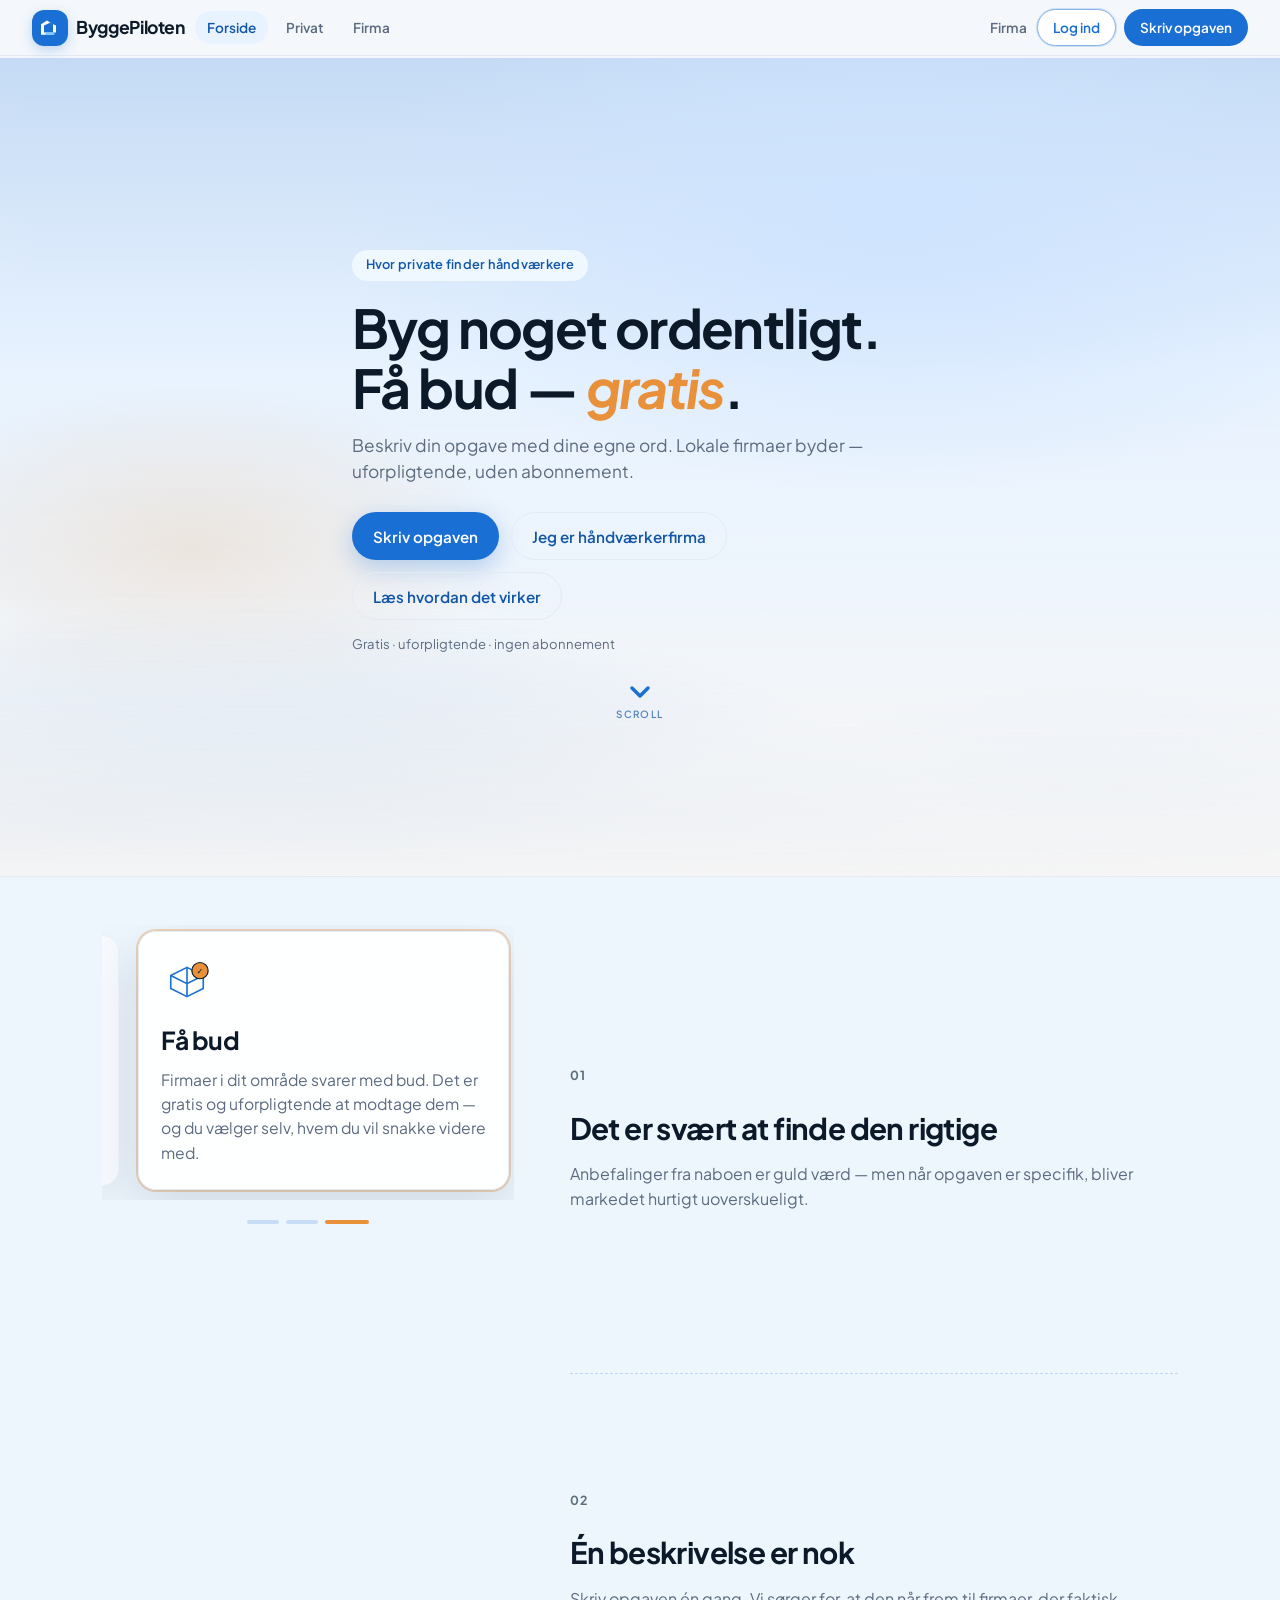
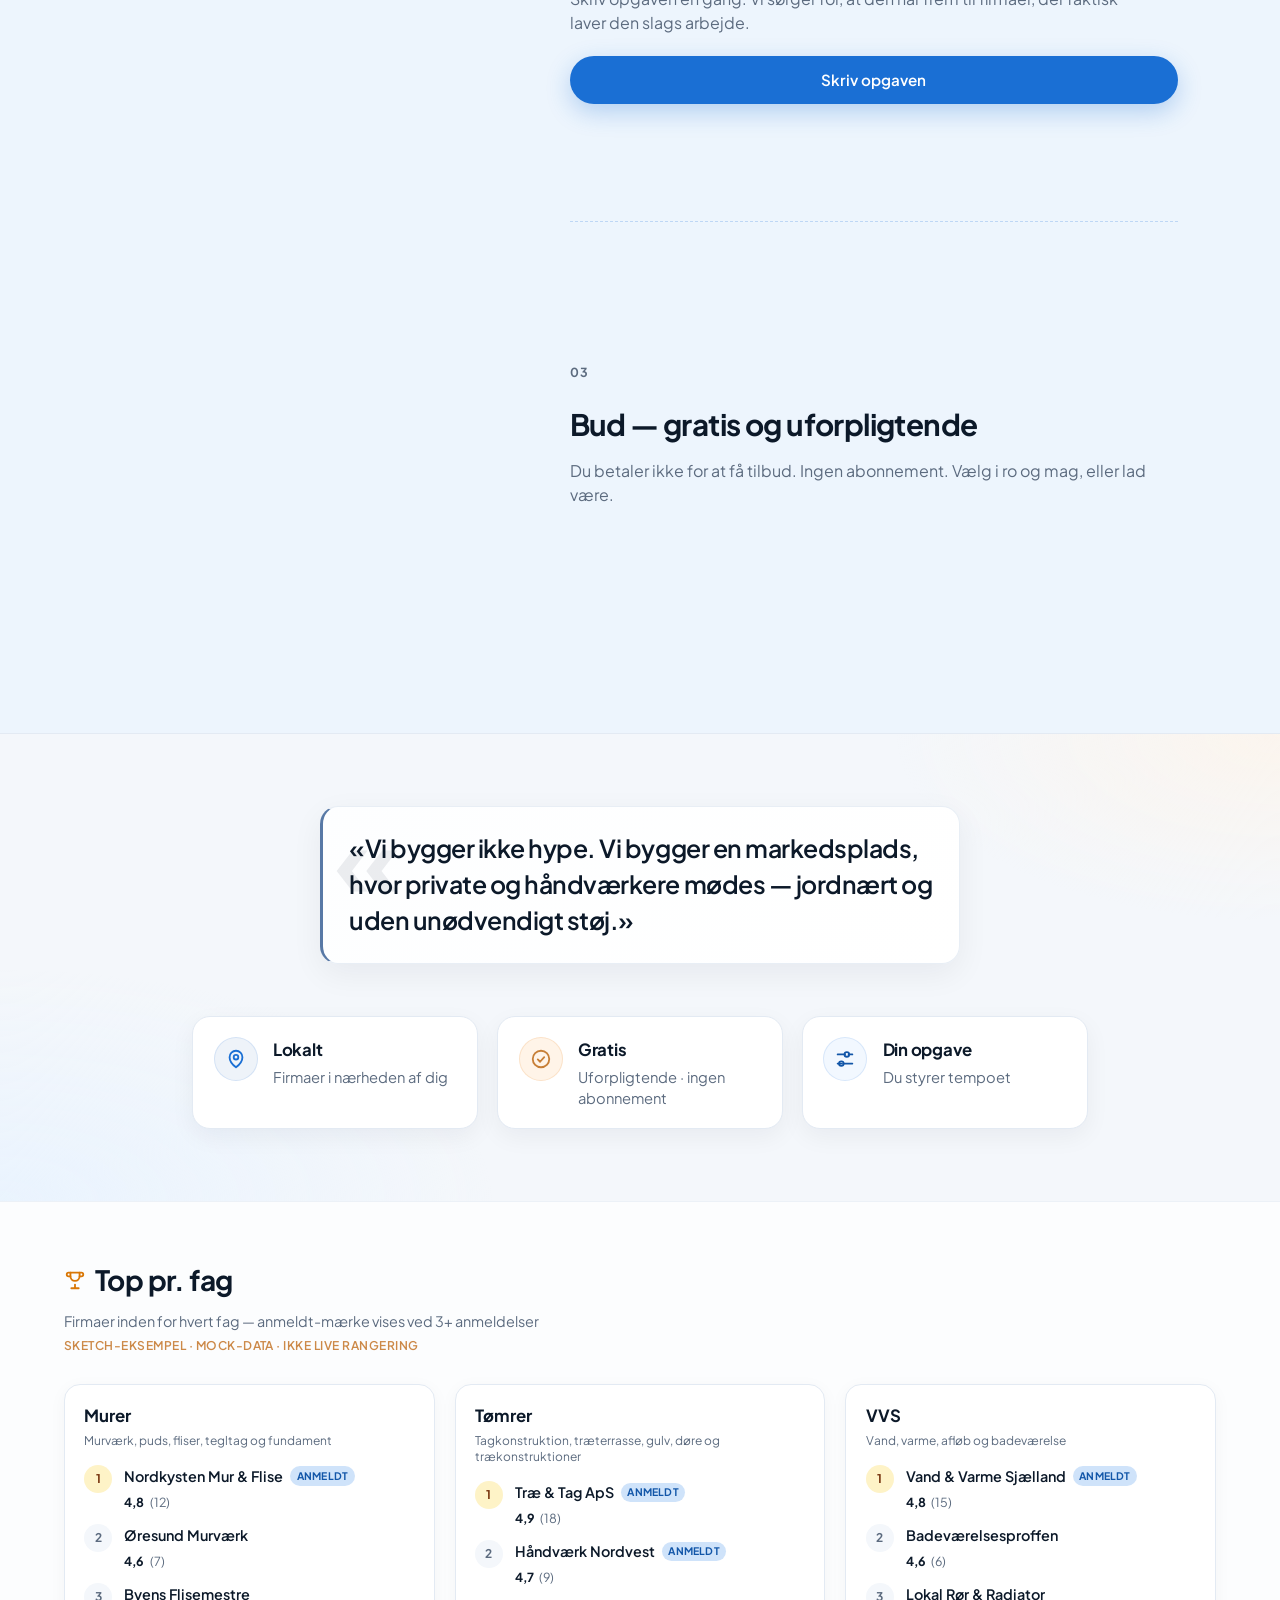
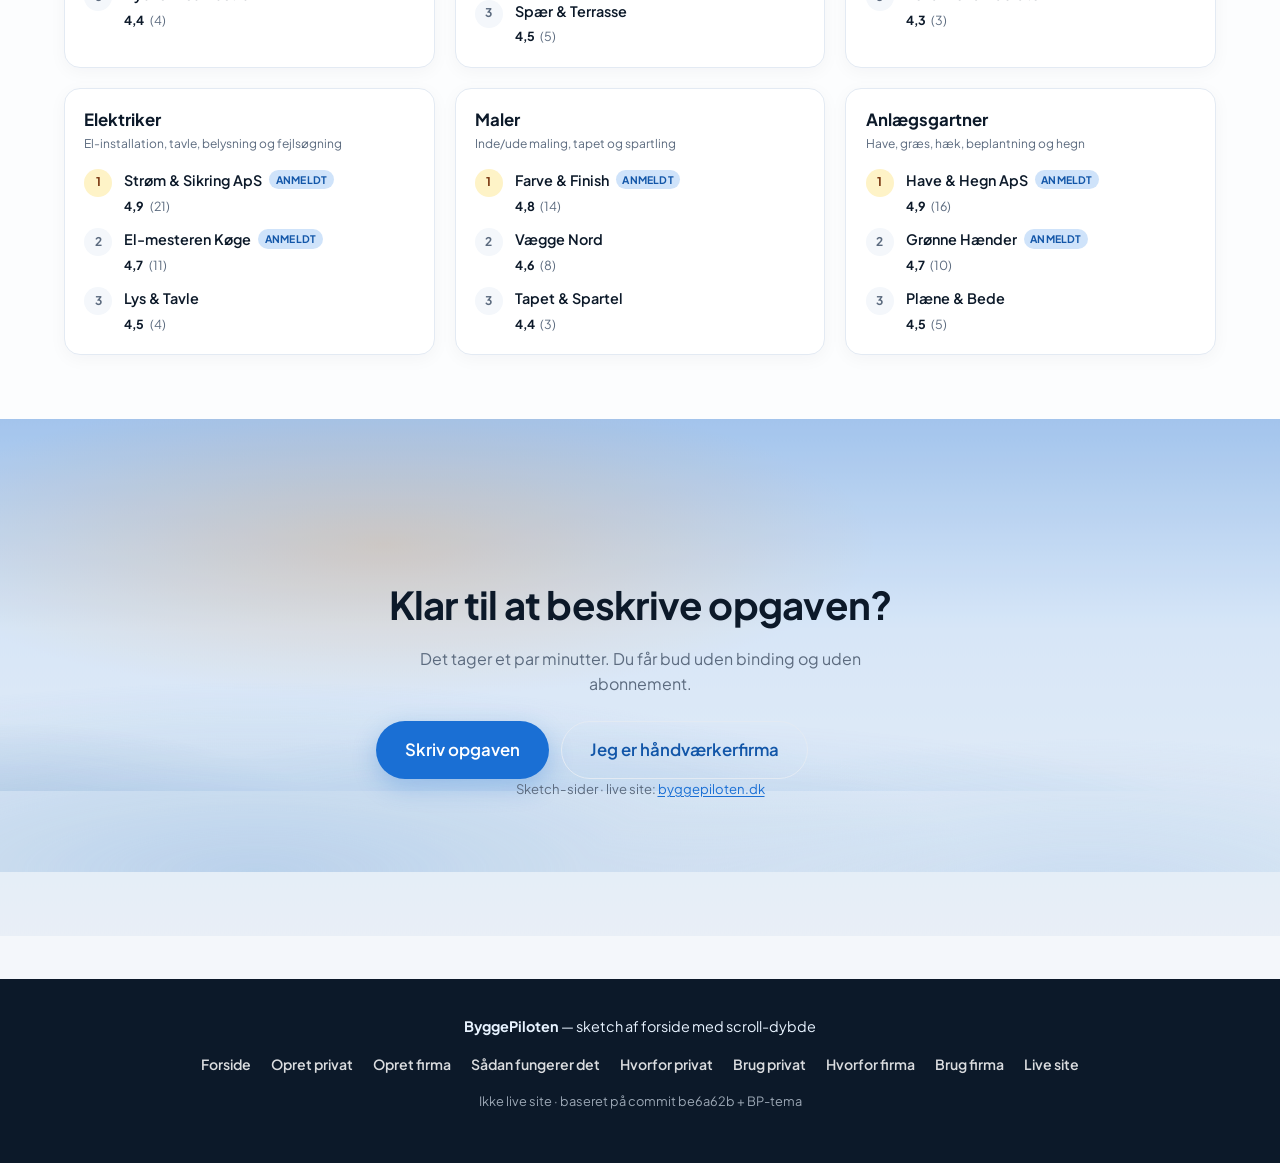
==== index.html @ 05ac995f "Move scroll cue into hero so it stays above the fold on mobile." ====
<!DOCTYPE html>
<html lang="da">
<head>
  <meta charset="UTF-8" />
  <meta name="viewport" content="width=device-width, initial-scale=1" />
  <meta name="robots" content="noindex, nofollow" />
  <title>SKETCH — ByggePiloten forside</title>
  <link rel="preconnect" href="https://fonts.googleapis.com" />
  <link rel="preconnect" href="https://fonts.gstatic.com" crossorigin />
  <link href="https://fonts.googleapis.com/css2?family=Plus+Jakarta+Sans:ital,wght@0,400;0,500;0,600;0,700;1,400&display=swap" rel="stylesheet" />
  <link rel="stylesheet" href="styles.css" />
</head>
<body>
  <header class="site-header">
    <a class="logo" href="index.html" aria-label="ByggePiloten">
      <img class="logo-mark" src="icon-192.svg" width="36" height="36" alt="" />
      <span class="logo-text">Bygge<wbr>Piloten</span>
    </a>
    <nav class="site-nav" aria-label="Sketch-sider">
      <a class="nav-link is-active" href="index.html">Forside</a>
      <a class="nav-link" href="opret-privat.html">Privat</a>
      <a class="nav-link" href="opret-firma.html">Firma</a>
    </nav>
    <div class="header-actions">
      <a class="header-textlink" href="opret-firma.html">Firma</a>
      <a class="btn btn--login btn--sm" href="https://byggepiloten.dk/login">Log ind</a>
      <a class="btn btn--sm header-cta" href="opret-privat.html">Skriv opgaven</a>
    </div>
  </header>

  <main id="top">
    <!-- HERO with layered depth -->
    <section class="hero scene" data-scene="hero">
      <div class="parallax" aria-hidden="true">
        <div class="layer layer--sky" data-depth="0.05"></div>
        <div class="layer layer--haze" data-depth="0.12"></div>
        <div class="layer layer--hills-far" data-depth="0.22"></div>
        <div class="layer layer--hills-mid" data-depth="0.38"></div>
        <div class="layer layer--ground" data-depth="0.55"></div>
        <canvas class="fog-canvas" id="fog" width="800" height="450"></canvas>
      </div>
      <div class="hero__content">
        <p class="eyebrow">Hvor private finder håndværkere</p>
        <h1>Byg noget ordentligt.<br />Få bud — <em>gratis</em>.</h1>
        <p class="lede">
          Beskriv din opgave med dine egne ord. Lokale firmaer byder —
          uforpligtende, uden abonnement.
        </p>
        <div class="hero__ctas">
          <a class="btn btn--primary" href="opret-privat.html">Skriv opgaven</a>
          <a class="btn btn--ghost" href="opret-firma.html">Jeg er håndværkerfirma</a>
          <a class="btn btn--ghost" href="https://byggepiloten.dk/guide">Læs hvordan det virker</a>
        </div>
        <p class="micro">Gratis · uforpligtende · ingen abonnement</p>
        <a class="scroll-cue" href="#saadan-virker-det" data-scroll-to="#saadan-virker-det" aria-label="Scroll videre">
          <span class="scroll-cue__arrow" aria-hidden="true">
            <svg viewBox="0 0 24 24" fill="none" stroke="currentColor" stroke-width="2.6" stroke-linecap="round" stroke-linejoin="round"><path d="M6 9l6 6 6-6"/></svg>
          </span>
          <span class="scroll-cue__label">Scroll</span>
        </a>
      </div>
    </section>

    <!-- Sticky narrative: problem → skriv → få bud (horizontal snap carousel) -->
    <section class="story" id="saadan-virker-det" aria-label="Sådan virker det">
      <div class="story__sticky">
        <div class="story__visual" data-beat="0">
          <div class="card-stack" role="region" aria-label="Historie-kort — swipe sidelæns" tabindex="0">
            <article class="beat-card beat-card--problem is-active" data-for="0">
              <div class="beat-icon" aria-hidden="true">
                <svg viewBox="0 0 64 64" fill="none"><circle cx="32" cy="32" r="28" stroke="currentColor" stroke-width="2"/><path d="M22 38c3-6 8-10 10-10s7 4 10 10" stroke="currentColor" stroke-width="2.5" stroke-linecap="round"/><circle cx="24" cy="26" r="2.5" fill="currentColor"/><circle cx="40" cy="26" r="2.5" fill="currentColor"/></svg>
              </div>
              <h2>Problemet</h2>
              <p>Du skal have malet, lagt fliser eller skiftet et tag. Ringeture og uigennemskuelige tilbud tager tid — og tilliden følger ikke altid med.</p>
            </article>
            <article class="beat-card beat-card--skriv" data-for="1">
              <div class="beat-icon" aria-hidden="true">
                <svg viewBox="0 0 64 64" fill="none"><rect x="14" y="10" width="36" height="44" rx="4" stroke="currentColor" stroke-width="2"/><path d="M22 22h20M22 30h16M22 38h12" stroke="currentColor" stroke-width="2.5" stroke-linecap="round"/><path d="M40 44l6 2-2 6 8-10-6-2-6 4z" fill="currentColor" opacity=".85"/></svg>
              </div>
              <h2>Skriv opgaven</h2>
              <p>Fortæl hvad der skal laves — i det sprog du bruger derhjemme. Ingen skemaer, der føles som en ansøgning.</p>
            </article>
            <article class="beat-card beat-card--bud" data-for="2">
              <div class="beat-icon" aria-hidden="true">
                <svg viewBox="0 0 64 64" fill="none"><path d="M12 40V24l20-10 20 10v16l-20 10-20-10z" stroke="currentColor" stroke-width="2" stroke-linejoin="round"/><path d="M32 14v36M12 24l20 10 20-10" stroke="currentColor" stroke-width="2"/><circle cx="48" cy="18" r="10" fill="var(--bp-accent)" stroke="var(--bp-ink)" stroke-width="1.5"/><text x="48" y="22" text-anchor="middle" font-size="10" font-weight="700" fill="var(--bp-ink)">✓</text></svg>
              </div>
              <h2>Få bud</h2>
              <p>Firmaer i dit område svarer med bud. Det er gratis og uforpligtende at modtage dem — og du vælger selv, hvem du vil snakke videre med.</p>
            </article>
          </div>
          <div class="beat-progress" role="tablist" aria-label="Skift historie-kort">
            <button type="button" data-i="0" class="is-on" aria-label="Problemet" aria-current="true"></button>
            <button type="button" data-i="1" aria-label="Skriv opgaven"></button>
            <button type="button" data-i="2" aria-label="Få bud"></button>
          </div>
        </div>
      </div>
      <div class="story__rail">
        <div class="story__beat" data-beat="0">
          <p class="rail-label">01</p>
          <h3>Det er svært at finde den rigtige</h3>
          <p>Anbefalinger fra naboen er guld værd — men når opgaven er specifik, bliver markedet hurtigt uoverskueligt.</p>
        </div>
        <div class="story__beat" data-beat="1">
          <p class="rail-label">02</p>
          <h3>Én beskrivelse er nok</h3>
          <p>Skriv opgaven én gang. Vi sørger for, at den når frem til firmaer, der faktisk laver den slags arbejde.</p>
          <a class="btn btn--primary" href="opret-privat.html">Skriv opgaven</a>
        </div>
        <div class="story__beat" data-beat="2">
          <p class="rail-label">03</p>
          <h3>Bud — gratis og uforpligtende</h3>
          <p>Du betaler ikke for at få tilbud. Ingen abonnement. Vælg i ro og mag, eller lad være.</p>
        </div>
      </div>
    </section>

    <!-- Atmosphere strip -->
    <section class="atmosphere" id="atmosphere">
      <div class="atmosphere__inner">
        <blockquote class="atmosphere__quote">
          <span class="atmosphere__mark" aria-hidden="true">«</span>
          <p>«Vi bygger ikke hype. Vi bygger en markedsplads, hvor private og håndværkere mødes — jordnært og uden unødvendigt støj.»</p>
        </blockquote>
        <ul class="pillars">
          <li class="pillars__card">
            <span class="pillars__icon" aria-hidden="true">
              <svg viewBox="0 0 24 24" width="22" height="22" fill="none" stroke="currentColor" stroke-width="2" stroke-linecap="round" stroke-linejoin="round">
                <path d="M12 21s-7-5.2-7-11a7 7 0 1 1 14 0c0 5.8-7 11-7 11z"/>
                <circle cx="12" cy="10" r="2.5"/>
              </svg>
            </span>
            <div class="pillars__text">
              <strong>Lokalt</strong>
              <span>Firmaer i nærheden af dig</span>
            </div>
          </li>
          <li class="pillars__card">
            <span class="pillars__icon" aria-hidden="true">
              <svg viewBox="0 0 24 24" width="22" height="22" fill="none" stroke="currentColor" stroke-width="2" stroke-linecap="round" stroke-linejoin="round">
                <circle cx="12" cy="12" r="9"/>
                <path d="M8.5 12.5l2.5 2.5 4.5-5"/>
              </svg>
            </span>
            <div class="pillars__text">
              <strong>Gratis</strong>
              <span>Uforpligtende · ingen abonnement</span>
            </div>
          </li>
          <li class="pillars__card">
            <span class="pillars__icon" aria-hidden="true">
              <svg viewBox="0 0 24 24" width="22" height="22" fill="none" stroke="currentColor" stroke-width="2" stroke-linecap="round" stroke-linejoin="round">
                <path d="M4 7h8M16 7h4"/>
                <circle cx="14" cy="7" r="2.5"/>
                <path d="M4 17h4M10 17h10"/>
                <circle cx="8" cy="17" r="2.5"/>
              </svg>
            </span>
            <div class="pillars__text">
              <strong>Din opgave</strong>
              <span>Du styrer tempoet</span>
            </div>
          </li>
        </ul>
      </div>
    </section>

    <!-- Top pr. fag (sketch mock — TradeLeaderboards vibe) -->
    <section class="top-fag" aria-labelledby="top-fag-heading">
      <div class="top-fag__inner">
        <div class="top-fag__head">
          <svg class="top-fag__trophy" viewBox="0 0 24 24" width="22" height="22" fill="none" stroke="currentColor" stroke-width="2" stroke-linecap="round" stroke-linejoin="round" aria-hidden="true">
            <path d="M8 21h8M12 17v4M7 4h10v4a5 5 0 0 1-10 0V4z"/>
            <path d="M17 4h2a2 2 0 0 1 0 4h-2M7 4H5a2 2 0 0 0 0 4h2"/>
          </svg>
          <h2 id="top-fag-heading">Top pr. fag</h2>
        </div>
        <p class="top-fag__sub">Firmaer inden for hvert fag — anmeldt-mærke vises ved 3+ anmeldelser</p>
        <p class="top-fag__sketch-note">Sketch-eksempel · mock-data · ikke live rangering</p>

        <div class="top-fag__grid">
          <article class="trade-card">
            <h3>Murer</h3>
            <p class="trade-card__sub">Murværk, puds, fliser, tegltag og fundament</p>
            <ol class="trade-ranks">
              <li>
                <span class="rank rank--1">1</span>
                <div class="rank__body">
                  <a href="https://byggepiloten.dk" class="rank__name">Nordkysten Mur &amp; Flise</a>
                  <span class="anmeldt" title="3+ anmeldelser">Anmeldt</span>
                  <div class="rank__meta"><span class="score">4,8</span> <span>(12)</span></div>
                </div>
              </li>
              <li>
                <span class="rank">2</span>
                <div class="rank__body">
                  <a href="https://byggepiloten.dk" class="rank__name">Øresund Murværk</a>
                  <div class="rank__meta"><span class="score">4,6</span> <span>(7)</span></div>
                </div>
              </li>
              <li>
                <span class="rank">3</span>
                <div class="rank__body">
                  <a href="#" class="rank__name">Byens Flisemestre</a>
                  <div class="rank__meta"><span class="score">4,4</span> <span>(4)</span></div>
                </div>
              </li>
            </ol>
          </article>

          <article class="trade-card">
            <h3>Tømrer</h3>
            <p class="trade-card__sub">Tagkonstruktion, træterrasse, gulv, døre og trækonstruktioner</p>
            <ol class="trade-ranks">
              <li>
                <span class="rank rank--1">1</span>
                <div class="rank__body">
                  <a href="https://byggepiloten.dk" class="rank__name">Træ &amp; Tag ApS</a>
                  <span class="anmeldt" title="3+ anmeldelser">Anmeldt</span>
                  <div class="rank__meta"><span class="score">4,9</span> <span>(18)</span></div>
                </div>
              </li>
              <li>
                <span class="rank">2</span>
                <div class="rank__body">
                  <a href="#" class="rank__name">Håndværk Nordvest</a>
                  <span class="anmeldt" title="3+ anmeldelser">Anmeldt</span>
                  <div class="rank__meta"><span class="score">4,7</span> <span>(9)</span></div>
                </div>
              </li>
              <li>
                <span class="rank">3</span>
                <div class="rank__body">
                  <a href="#" class="rank__name">Spær &amp; Terrasse</a>
                  <div class="rank__meta"><span class="score">4,5</span> <span>(5)</span></div>
                </div>
              </li>
            </ol>
          </article>

          <article class="trade-card">
            <h3>VVS</h3>
            <p class="trade-card__sub">Vand, varme, afløb og badeværelse</p>
            <ol class="trade-ranks">
              <li>
                <span class="rank rank--1">1</span>
                <div class="rank__body">
                  <a href="https://byggepiloten.dk" class="rank__name">Vand &amp; Varme Sjælland</a>
                  <span class="anmeldt" title="3+ anmeldelser">Anmeldt</span>
                  <div class="rank__meta"><span class="score">4,8</span> <span>(15)</span></div>
                </div>
              </li>
              <li>
                <span class="rank">2</span>
                <div class="rank__body">
                  <a href="#" class="rank__name">Badeværelsesproffen</a>
                  <div class="rank__meta"><span class="score">4,6</span> <span>(6)</span></div>
                </div>
              </li>
              <li>
                <span class="rank">3</span>
                <div class="rank__body">
                  <a href="#" class="rank__name">Lokal Rør &amp; Radiator</a>
                  <div class="rank__meta"><span class="score">4,3</span> <span>(3)</span></div>
                </div>
              </li>
            </ol>
          </article>

          <article class="trade-card">
            <h3>Elektriker</h3>
            <p class="trade-card__sub">El-installation, tavle, belysning og fejlsøgning</p>
            <ol class="trade-ranks">
              <li>
                <span class="rank rank--1">1</span>
                <div class="rank__body">
                  <a href="https://byggepiloten.dk" class="rank__name">Strøm &amp; Sikring ApS</a>
                  <span class="anmeldt" title="3+ anmeldelser">Anmeldt</span>
                  <div class="rank__meta"><span class="score">4,9</span> <span>(21)</span></div>
                </div>
              </li>
              <li>
                <span class="rank">2</span>
                <div class="rank__body">
                  <a href="#" class="rank__name">El-mesteren Køge</a>
                  <span class="anmeldt" title="3+ anmeldelser">Anmeldt</span>
                  <div class="rank__meta"><span class="score">4,7</span> <span>(11)</span></div>
                </div>
              </li>
              <li>
                <span class="rank">3</span>
                <div class="rank__body">
                  <a href="#" class="rank__name">Lys &amp; Tavle</a>
                  <div class="rank__meta"><span class="score">4,5</span> <span>(4)</span></div>
                </div>
              </li>
            </ol>
          </article>

          <article class="trade-card">
            <h3>Maler</h3>
            <p class="trade-card__sub">Inde/ude maling, tapet og spartling</p>
            <ol class="trade-ranks">
              <li>
                <span class="rank rank--1">1</span>
                <div class="rank__body">
                  <a href="https://byggepiloten.dk" class="rank__name">Farve &amp; Finish</a>
                  <span class="anmeldt" title="3+ anmeldelser">Anmeldt</span>
                  <div class="rank__meta"><span class="score">4,8</span> <span>(14)</span></div>
                </div>
              </li>
              <li>
                <span class="rank">2</span>
                <div class="rank__body">
                  <a href="#" class="rank__name">Vægge Nord</a>
                  <div class="rank__meta"><span class="score">4,6</span> <span>(8)</span></div>
                </div>
              </li>
              <li>
                <span class="rank">3</span>
                <div class="rank__body">
                  <a href="#" class="rank__name">Tapet &amp; Spartel</a>
                  <div class="rank__meta"><span class="score">4,4</span> <span>(3)</span></div>
                </div>
              </li>
            </ol>
          </article>

          <article class="trade-card">
            <h3>Anlægsgartner</h3>
            <p class="trade-card__sub">Have, græs, hæk, beplantning og hegn</p>
            <ol class="trade-ranks">
              <li>
                <span class="rank rank--1">1</span>
                <div class="rank__body">
                  <a href="https://byggepiloten.dk" class="rank__name">Have &amp; Hegn ApS</a>
                  <span class="anmeldt" title="3+ anmeldelser">Anmeldt</span>
                  <div class="rank__meta"><span class="score">4,9</span> <span>(16)</span></div>
                </div>
              </li>
              <li>
                <span class="rank">2</span>
                <div class="rank__body">
                  <a href="#" class="rank__name">Grønne Hænder</a>
                  <span class="anmeldt" title="3+ anmeldelser">Anmeldt</span>
                  <div class="rank__meta"><span class="score">4,7</span> <span>(10)</span></div>
                </div>
              </li>
              <li>
                <span class="rank">3</span>
                <div class="rank__body">
                  <a href="#" class="rank__name">Plæne &amp; Bede</a>
                  <div class="rank__meta"><span class="score">4,5</span> <span>(5)</span></div>
                </div>
              </li>
            </ol>
          </article>
        </div>
      </div>
    </section>

    <!-- Soft depth CTA band -->
    <section class="cta-band scene" data-scene="cta">
      <div class="parallax parallax--short" aria-hidden="true">
        <div class="layer layer--sky layer--dusk" data-depth="0.08"></div>
        <div class="layer layer--hills-far" data-depth="0.2"></div>
        <div class="layer layer--hills-mid" data-depth="0.35"></div>
      </div>
      <div class="cta-band__content">
        <h2>Klar til at beskrive opgaven?</h2>
        <p>Det tager et par minutter. Du får bud uden binding og uden abonnement.</p>
        <div class="hero__ctas hero__ctas--center">
          <a class="btn btn--primary btn--lg" href="opret-privat.html">Skriv opgaven</a>
          <a class="btn btn--ghost btn--lg" href="opret-firma.html">Jeg er håndværkerfirma</a>
        </div>
        <p class="micro">Sketch-sider · live site: <a href="https://byggepiloten.dk">byggepiloten.dk</a></p>
      </div>
    </section>
  </main>

  <footer class="site-footer">
    <p><strong>ByggePiloten</strong> — sketch af forside med scroll-dybde</p>
    <nav class="footer-nav" aria-label="Sketch-navigation">
      <a href="index.html">Forside</a>
      <a href="opret-privat.html">Opret privat</a>
      <a href="opret-firma.html">Opret firma</a>
      <a href="https://byggepiloten.dk/guide">Sådan fungerer det</a>
      <a href="https://byggepiloten.dk/guide/privat">Hvorfor privat</a>
      <a href="https://byggepiloten.dk/guide/privat/brug">Brug privat</a>
      <a href="https://byggepiloten.dk/guide/firma">Hvorfor firma</a>
      <a href="https://byggepiloten.dk/guide/firma/brug">Brug firma</a>
      <a href="https://byggepiloten.dk">Live site</a>
    </nav>
    <p class="muted">Ikke live site · baseret på commit be6a62b + BP-tema</p>
  </footer>

  <script src="script.js"></script>
</body>
</html>
---- styles.css ----
/* ByggePiloten forside sketch — v1 structure (be6a62b) + BP theme tokens */
:root {
  --bp-bg: #f4f7fb;
  --bp-surface: #ffffff;
  --bp-ink: #0c1929;
  --bp-muted: #5c6b7f;
  --bp-border: #e3eaf3;
  --bp-sky: #e8f3ff;
  --bp-blue: #1a6fd4;
  --bp-blue-dark: #1256a8;
  --bp-blue-light: #3d8fe8;
  --bp-accent: #e8913a;
  --bp-accent-soft: #fff4e8;
  --bp-shadow: 0 18px 50px rgba(12, 25, 41, 0.12);
  --bp-radius: 18px;
  --font: "Plus Jakarta Sans", system-ui, -apple-system, sans-serif;
  --header-h: 3.5rem;
}

*,
*::before,
*::after {
  box-sizing: border-box;
}

html {
  scroll-behavior: smooth;
  max-width: 100%;
  overflow-x: hidden; /* fallback */
  overflow-x: clip;
}

body {
  margin: 0;
  font-family: var(--font);
  color: var(--bp-ink);
  background: var(--bp-bg);
  line-height: 1.55;
  max-width: 100%;
  overflow-x: hidden; /* fallback */
  overflow-x: clip;
  -webkit-font-smoothing: antialiased;
}

img { max-width: 100%; display: block; }
a { color: inherit; }

/* —— Header —— */
.site-header {
  position: sticky;
  top: 0;
  z-index: 90;
  display: flex;
  align-items: center;
  justify-content: space-between;
  gap: 0.65rem;
  min-height: var(--header-h);
  height: auto;
  padding: 0.55rem 1rem;
  max-width: 100%;
  background: color-mix(in srgb, var(--bp-bg) 88%, transparent);
  backdrop-filter: blur(12px);
  border-bottom: 1px solid var(--bp-border);
}

.logo {
  display: inline-flex;
  align-items: center;
  gap: 0.5rem;
  min-width: 0;
  flex: 1 1 auto;
  max-width: 100%;
  font-weight: 700;
  font-size: clamp(0.95rem, 4vw, 1.1rem);
  text-decoration: none;
  color: var(--bp-ink);
  letter-spacing: -0.02em;
}
.logo-mark {
  width: 2.25rem;   /* ~36px, matches BrandLogo md */
  height: 2.25rem;
  border-radius: 0.75rem; /* rounded-xl */
  flex-shrink: 0;
  display: block;
  object-fit: cover;
  box-shadow: 0 4px 12px rgba(26, 111, 212, 0.25);
}
.logo-text {
  font-weight: 700;
  letter-spacing: -0.02em;
  line-height: 1.15;
  /* Never ellipsize mid-word (avoids «ByggePi»). Wrap only at <wbr> if needed. */
  overflow: visible;
  hyphens: none;
  -webkit-hyphens: none;
}

.site-nav {
  display: none;
  gap: 0.35rem;
}
.nav-link {
  padding: 0.4rem 0.75rem;
  border-radius: 999px;
  font-size: 0.85rem;
  font-weight: 600;
  text-decoration: none;
  color: var(--bp-muted);
}
.nav-link:hover { color: var(--bp-ink); background: var(--bp-sky); }
.nav-link.is-active {
  color: var(--bp-blue-dark);
  background: var(--bp-sky);
}

.header-actions {
  display: flex;
  align-items: center;
  gap: 0.45rem;
  margin-left: auto;
  flex-shrink: 0;
}
/* Mobile: only «Log ind». Firma + primary CTA live in hero / desktop header. */
.header-textlink,
.header-cta,
.hide-sm {
  display: none;
}
.header-textlink {
  align-items: center;
  padding: 0.3rem 0.2rem;
  font-size: 0.85rem;
  font-weight: 600;
  color: var(--bp-muted);
  text-decoration: none;
  white-space: nowrap;
  border: 0;
  background: none;
}
.header-textlink:hover {
  color: var(--bp-ink);
}

/* —— Buttons —— */
.btn {
  display: inline-flex;
  align-items: center;
  justify-content: center;
  gap: 0.4rem;
  padding: 0.7rem 1.25rem;
  border-radius: 999px;
  font-weight: 600;
  font-size: 0.95rem;
  font-family: inherit;
  text-decoration: none;
  border: 1.5px solid transparent;
  cursor: pointer;
  transition: transform 0.2s ease, box-shadow 0.2s ease, background 0.2s ease, border-color 0.2s ease;
}
.btn--sm {
  padding: 0.45rem 0.95rem;
  font-size: 0.85rem;
  background: var(--bp-blue);
  color: #fff;
}
.btn--primary {
  background: var(--bp-blue);
  color: #fff;
  box-shadow: 0 8px 24px rgba(26, 111, 212, 0.28);
}
.btn--primary:hover,
.btn--sm:hover {
  background: var(--bp-blue-dark);
  transform: translateY(-1px);
}
/* Secondary login — surface bg, blue text, blue border/ring */
.btn--login {
  background: var(--bp-surface);
  color: var(--bp-blue);
  border-color: color-mix(in srgb, var(--bp-blue) 45%, var(--bp-border));
  box-shadow: 0 0 0 1px color-mix(in srgb, var(--bp-blue) 18%, transparent);
}
.btn--login:hover {
  background: var(--bp-sky);
  color: var(--bp-blue-dark);
  border-color: var(--bp-blue);
  box-shadow: 0 0 0 3px color-mix(in srgb, var(--bp-blue) 20%, transparent);
  transform: translateY(-1px);
}
.btn--ghost {
  background: transparent;
  color: var(--bp-blue-dark);
  border-color: var(--bp-border);
}
.btn--ghost:hover {
  background: var(--bp-sky);
  border-color: color-mix(in srgb, var(--bp-blue) 35%, var(--bp-border));
}
.btn--accent {
  background: var(--bp-accent);
  color: #fff;
  box-shadow: 0 8px 24px rgba(232, 145, 58, 0.28);
}
.btn--accent:hover {
  filter: brightness(0.95);
  transform: translateY(-1px);
}
.btn--lg {
  padding: 0.95rem 1.75rem;
  font-size: 1.05rem;
}

.micro {
  margin: 0.5rem 0 0;
  font-size: 0.78rem;
  color: var(--bp-muted);
}
.micro a {
  color: var(--bp-blue);
  text-decoration: underline;
  text-underline-offset: 2px;
}

.hero__ctas {
  display: flex;
  flex-direction: column;
  flex-wrap: wrap;
  gap: 0.5rem;
  align-items: stretch;
  justify-content: center;
}
.hero__ctas .btn {
  width: 100%;
}
.hero__ctas--center {
  justify-content: center;
}

/* —— Hero / scenes —— */
.scene,
.hero,
.cta-band {
  position: relative;
  isolation: isolate;
  max-width: 100%;
  overflow: hidden;
}

.scene {
  min-height: min(92vh, 820px);
  display: flex;
  align-items: center;
}

/* Mobile: pin hero content high so both CTAs clear the fold */
.hero {
  align-items: flex-start;
  min-height: auto;
}

.parallax {
  position: absolute;
  inset: 0;
  z-index: 0;
  max-width: 100%;
  overflow: hidden;
  pointer-events: none;
}
.parallax--short {
  opacity: 0.9;
}

.layer {
  position: absolute;
  inset: 0;
  max-width: 100%;
  overflow: hidden;
  will-change: transform;
  transform: translate3d(0, 0, 0);
}

.layer--sky {
  background:
    radial-gradient(ellipse 80% 60% at 70% 20%, #cfe4ff 0%, transparent 55%),
    radial-gradient(ellipse 50% 40% at 15% 60%, rgba(232, 145, 58, 0.18) 0%, transparent 50%),
    linear-gradient(180deg, #c5dbf5 0%, var(--bp-sky) 38%, var(--bp-bg) 100%);
}
.layer--dusk {
  background:
    radial-gradient(ellipse 70% 50% at 30% 30%, rgba(232, 145, 58, 0.28) 0%, transparent 55%),
    linear-gradient(180deg, #8eb6e8 0%, #d4e4f7 45%, #e8eef6 100%);
}
.layer--haze {
  background: linear-gradient(180deg, transparent 40%, rgba(244, 247, 251, 0.55) 100%);
}
.layer--hills-far {
  background:
    radial-gradient(ellipse 90% 55% at 20% 100%, #7aa8d9 0%, transparent 62%),
    radial-gradient(ellipse 70% 50% at 85% 105%, #9bc0e8 0%, transparent 58%);
  opacity: 0.45;
}
.layer--hills-mid {
  background:
    radial-gradient(ellipse 100% 60% at 50% 120%, var(--bp-blue) 0%, transparent 55%),
    radial-gradient(ellipse 55% 45% at 0% 110%, var(--bp-blue-dark) 0%, transparent 50%);
  opacity: 0.22;
}
.layer--ground {
  background:
    linear-gradient(180deg, transparent 62%, color-mix(in srgb, var(--bp-bg) 70%, var(--bp-accent-soft)) 100%);
}

.fog-canvas {
  position: absolute;
  inset: 0;
  width: 100%;
  height: 100%;
  opacity: 0.45;
  mix-blend-mode: soft-light;
}

.hero__content {
  position: relative;
  z-index: 2;
  display: flex;
  flex-direction: column;
  align-items: center;
  width: min(640px, 100%);
  padding: 1.5rem 1.25rem 1.15rem;
  margin-inline: auto;
  text-align: center;
}
.hero__content .hero__ctas {
  align-self: stretch;
  width: 100%;
}
.hero__content .micro {
  margin-bottom: 0;
}
.hero__content .scroll-cue {
  align-self: center;
}

.eyebrow {
  display: inline-block;
  margin: 0 0 0.5rem;
  padding: 0.28rem 0.75rem;
  border-radius: 999px;
  background: color-mix(in srgb, var(--bp-sky) 70%, white);
  color: var(--bp-blue-dark);
  font-size: 0.75rem;
  font-weight: 600;
  letter-spacing: 0.02em;
}
.eyebrow--plain {
  background: transparent;
  padding: 0;
  color: var(--bp-blue);
}

.hero h1 {
  margin: 0 0 0.55rem;
  font-weight: 700;
  font-size: clamp(1.85rem, 6.5vw, 3.35rem);
  line-height: 1.1;
  letter-spacing: -0.03em;
  color: var(--bp-ink);
}
.hero h1 em {
  font-style: italic;
  color: var(--bp-accent);
  font-weight: 700;
}

.lede {
  margin: 0 auto 1.05rem;
  max-width: 34rem;
  font-size: 0.98rem;
  line-height: 1.45;
  color: var(--bp-muted);
}

/* Scroll cue — hero element, centered under .micro; compact on mobile for above-the-fold */
.scroll-cue {
  position: relative;
  z-index: 3;
  display: inline-flex;
  flex-direction: column;
  align-items: center;
  justify-content: center;
  gap: 0.1rem;
  margin: 0.65rem auto 0;
  padding: 0.25rem 0.65rem 0.1rem;
  border: 0;
  background: transparent;
  font: inherit;
  color: var(--bp-blue);
  opacity: 1;
  cursor: pointer;
  text-decoration: none;
  animation: cue-bounce 2.4s ease-in-out infinite;
}
.scroll-cue:hover,
.scroll-cue:focus-visible {
  opacity: 1;
  outline: none;
  color: var(--bp-blue-dark);
}
.scroll-cue:focus-visible {
  box-shadow: 0 0 0 3px color-mix(in srgb, var(--bp-blue) 22%, transparent);
  border-radius: 999px;
}
.scroll-cue__arrow {
  display: block;
  width: 1.5rem;
  height: 1.5rem;
  color: var(--bp-blue);
  flex-shrink: 0;
}
.scroll-cue__arrow svg {
  display: block;
  width: 100%;
  height: 100%;
}
.scroll-cue__label {
  font-size: 0.58rem;
  font-weight: 600;
  letter-spacing: 0.14em;
  text-transform: uppercase;
  color: var(--bp-blue-dark);
  opacity: 0.7;
  line-height: 1;
}
@keyframes cue-bounce {
  0%, 100% { transform: translateY(0); }
  50% { transform: translateY(5px); }
}

/* —— Sticky story —— */
.story {
  display: grid;
  grid-template-columns: 1fr;
  gap: 0;
  max-width: 100%;
  overflow-x: clip;
  background: color-mix(in srgb, var(--bp-sky) 55%, var(--bp-bg));
  border-block: 1px solid var(--bp-border);
}

.story__sticky {
  position: relative;
  padding: 2rem 1.25rem 1rem;
  max-width: 100%;
  min-width: 0;
}

.story__visual {
  /* Mobile: not sticky — rail is compact; sticky left for desktop */
  position: relative;
  top: auto;
  min-height: 0;
  max-width: 100%;
  min-width: 0;
}

.card-stack {
  display: flex;
  gap: 0.85rem;
  align-items: stretch;
  width: 100%;
  max-width: 100%;
  min-width: 0;
  overflow-x: auto;
  overflow-y: hidden;
  scroll-snap-type: x mandatory;
  scroll-behavior: smooth;
  -webkit-overflow-scrolling: touch;
  overscroll-behavior-x: contain;
  touch-action: pan-x pan-y;
  padding: 0.35rem 0.15rem 0.65rem;
  margin-inline: 0;
  min-height: 0;
  scrollbar-width: none;
}
.card-stack::-webkit-scrollbar {
  display: none;
}

.beat-card {
  position: relative;
  flex: 0 0 min(88%, 22rem);
  width: min(88%, 22rem);
  scroll-snap-align: center;
  scroll-snap-stop: always;
  padding: 1.5rem 1.35rem;
  border-radius: var(--bp-radius);
  background: color-mix(in srgb, var(--bp-surface) 94%, transparent);
  box-shadow: var(--bp-shadow);
  border: 1px solid var(--bp-border);
  opacity: 0.55;
  transform: scale(0.97);
  transition: opacity 0.35s ease, transform 0.35s ease, box-shadow 0.35s ease;
  pointer-events: auto;
}
.beat-card.is-active {
  opacity: 1;
  transform: scale(1);
  box-shadow: var(--bp-shadow), 0 0 0 2px color-mix(in srgb, var(--bp-accent) 35%, transparent);
}

.beat-icon {
  width: 3.25rem;
  height: 3.25rem;
  margin-bottom: 0.85rem;
  color: var(--bp-blue);
}
.beat-icon svg { width: 100%; height: 100%; }

.beat-card h2 {
  margin: 0 0 0.5rem;
  font-size: 1.55rem;
  font-weight: 700;
  letter-spacing: -0.02em;
  color: var(--bp-ink);
}
.beat-card p {
  margin: 0;
  color: var(--bp-muted);
  font-size: 0.98rem;
}

.beat-progress {
  display: flex;
  gap: 0.45rem;
  justify-content: center;
  margin-top: 1.25rem;
}
.beat-progress button {
  width: 2rem;
  height: 4px;
  padding: 0;
  border: 0;
  border-radius: 99px;
  background: color-mix(in srgb, var(--bp-blue) 18%, transparent);
  transition: background 0.3s ease, width 0.3s ease;
  cursor: pointer;
  appearance: none;
}
.beat-progress button.is-on {
  width: 2.75rem;
  background: var(--bp-accent);
}
.beat-progress button:focus-visible {
  outline: 2px solid var(--bp-blue);
  outline-offset: 3px;
}


.story__rail {
  padding: 0.5rem 1.25rem 3rem;
}

.story__beat {
  /* Mobile: compact — no giant 55vh voids between 01/02/03 */
  min-height: 0;
  display: flex;
  flex-direction: column;
  justify-content: center;
  padding: 1.35rem 0 1.5rem;
  border-top: 1px dashed color-mix(in srgb, var(--bp-blue) 22%, transparent);
}
.story__beat:first-child { border-top: 0; }

.rail-label {
  margin: 0 0 0.5rem;
  font-size: 0.78rem;
  font-weight: 700;
  letter-spacing: 0.14em;
  color: var(--bp-accent);
}

.story__beat h3 {
  margin: 0 0 0.65rem;
  font-size: clamp(1.4rem, 3.5vw, 1.85rem);
  font-weight: 700;
  letter-spacing: -0.02em;
  color: var(--bp-ink);
}
.story__beat p {
  margin: 0 0 1.25rem;
  max-width: 36rem;
  color: var(--bp-muted);
}

/* —— Atmosphere —— */
.atmosphere {
  padding: 4.5rem 1.25rem;
  background:
    radial-gradient(ellipse 70% 90% at 0% 100%, color-mix(in srgb, var(--bp-sky) 85%, transparent), transparent 55%),
    radial-gradient(ellipse 60% 80% at 100% 0%, color-mix(in srgb, var(--bp-accent-soft) 70%, transparent), transparent 50%),
    var(--bp-bg);
}
.atmosphere__inner {
  max-width: 56rem;
  margin: 0 auto;
  min-width: 0;
}
.atmosphere__quote {
  position: relative;
  margin: 0 auto 3.25rem;
  max-width: 40rem;
  padding: 1.5rem 1.5rem 1.5rem 1.65rem;
  border: 1px solid color-mix(in srgb, var(--bp-border) 80%, transparent);
  border-radius: var(--bp-radius);
  background:
    linear-gradient(135deg, color-mix(in srgb, var(--bp-surface) 92%, var(--bp-sky)), var(--bp-surface));
  box-shadow: 0 10px 32px rgba(12, 25, 41, 0.06);
  border-left: 3px solid color-mix(in srgb, var(--bp-blue) 70%, var(--bp-accent));
  overflow: hidden;
}
.atmosphere__mark {
  position: absolute;
  top: -0.15rem;
  left: 0.55rem;
  font-size: clamp(4.5rem, 12vw, 6.5rem);
  font-weight: 700;
  line-height: 1;
  letter-spacing: -0.04em;
  color: color-mix(in srgb, var(--bp-blue) 55%, var(--bp-accent));
  opacity: 0.14;
  pointer-events: none;
  user-select: none;
}
.atmosphere__quote p {
  position: relative;
  z-index: 1;
  margin: 0;
  font-size: clamp(1.2rem, 2.8vw, 1.55rem);
  font-weight: 600;
  line-height: 1.45;
  letter-spacing: -0.02em;
  color: var(--bp-ink);
}

.pillars {
  list-style: none;
  margin: 0;
  padding: 0;
  display: grid;
  gap: 1rem;
  min-width: 0;
}
.pillars__card {
  display: flex;
  align-items: flex-start;
  gap: 0.95rem;
  min-width: 0;
  padding: 1.25rem 1.3rem;
  border-radius: var(--bp-radius);
  background: var(--bp-surface);
  border: 1px solid var(--bp-border);
  box-shadow: 0 8px 24px rgba(12, 25, 41, 0.05);
  transition: transform 0.2s ease, box-shadow 0.2s ease, border-color 0.2s ease;
}
.pillars__icon {
  flex: 0 0 auto;
  display: inline-flex;
  align-items: center;
  justify-content: center;
  width: 2.75rem;
  height: 2.75rem;
  border-radius: 999px;
  background: color-mix(in srgb, var(--bp-sky) 75%, var(--bp-accent-soft));
  color: var(--bp-blue);
  box-shadow: inset 0 0 0 1px color-mix(in srgb, var(--bp-blue) 12%, transparent);
}
.pillars__card:nth-child(2) .pillars__icon {
  background: var(--bp-accent-soft);
  color: color-mix(in srgb, var(--bp-accent) 85%, var(--bp-ink));
  box-shadow: inset 0 0 0 1px color-mix(in srgb, var(--bp-accent) 18%, transparent);
}
.pillars__card:nth-child(3) .pillars__icon {
  background: color-mix(in srgb, var(--bp-sky) 55%, var(--bp-surface));
  color: var(--bp-blue-dark);
}
.pillars__text {
  display: flex;
  flex-direction: column;
  gap: 0.25rem;
  min-width: 0;
}
.pillars__text strong {
  font-size: 1.05rem;
  font-weight: 700;
  letter-spacing: -0.015em;
  color: var(--bp-ink);
}
.pillars__text span {
  font-size: 0.92rem;
  line-height: 1.4;
  color: var(--bp-muted);
}

@media (hover: hover) and (pointer: fine) {
  .pillars__card:hover {
    transform: translateY(-3px);
    border-color: color-mix(in srgb, var(--bp-blue) 28%, var(--bp-border));
    box-shadow: 0 14px 34px rgba(12, 25, 41, 0.1);
  }
}


/* —— Top pr. fag (TradeLeaderboards vibe, sketch mock) —— */
.top-fag {
  padding: 3.5rem 1.25rem 4rem;
  background: color-mix(in srgb, var(--bp-surface) 70%, var(--bp-bg));
  border-top: 1px solid color-mix(in srgb, var(--bp-border) 60%, transparent);
}
.top-fag__inner {
  max-width: 72rem;
  margin: 0 auto;
}
.top-fag__head {
  display: flex;
  align-items: center;
  gap: 0.55rem;
}
.top-fag__trophy {
  color: #d97706; /* amber-600 */
  flex-shrink: 0;
}
.top-fag h2 {
  margin: 0;
  font-size: clamp(1.45rem, 3.5vw, 1.75rem);
  font-weight: 700;
  letter-spacing: -0.02em;
  color: var(--bp-ink);
}
.top-fag__sub {
  margin: 0.5rem 0 0;
  font-size: 0.9rem;
  color: var(--bp-muted);
}
.top-fag__sketch-note {
  margin: 0.35rem 0 0;
  font-size: 0.75rem;
  font-weight: 600;
  letter-spacing: 0.04em;
  text-transform: uppercase;
  color: color-mix(in srgb, var(--bp-accent) 80%, var(--bp-muted));
}
.top-fag__grid {
  margin-top: 1.75rem;
  display: grid;
  gap: 1.25rem;
  grid-template-columns: 1fr;
}
.trade-card {
  border-radius: 1rem;
  border: 1px solid var(--bp-border);
  background: var(--bp-surface);
  padding: 1.15rem 1.2rem 1.25rem;
  box-shadow: 0 4px 18px rgba(12, 25, 41, 0.04);
}
.trade-card h3 {
  margin: 0;
  font-size: 1.05rem;
  font-weight: 700;
  color: var(--bp-ink);
}
.trade-card__sub {
  margin: 0.2rem 0 0;
  font-size: 0.75rem;
  color: var(--bp-muted);
  line-height: 1.35;
}
.trade-ranks {
  list-style: none;
  margin: 1rem 0 0;
  padding: 0;
  display: flex;
  flex-direction: column;
  gap: 0.75rem;
}
.trade-ranks li {
  display: flex;
  align-items: flex-start;
  gap: 0.75rem;
  font-size: 0.9rem;
}
.rank {
  flex-shrink: 0;
  display: inline-flex;
  align-items: center;
  justify-content: center;
  width: 1.75rem;
  height: 1.75rem;
  border-radius: 999px;
  font-size: 0.75rem;
  font-weight: 700;
  background: var(--bp-bg);
  color: var(--bp-muted);
}
.rank--1 {
  background: #fef3c7; /* amber-100 */
  color: #78350f; /* amber-900 */
}
.rank__body {
  min-width: 0;
  flex: 1;
  display: flex;
  flex-wrap: wrap;
  align-items: center;
  gap: 0.35rem 0.45rem;
}
.rank__name {
  font-weight: 600;
  color: var(--bp-ink);
  text-decoration: none;
  overflow: hidden;
  text-overflow: ellipsis;
  white-space: nowrap;
  max-width: 100%;
}
.rank__name:hover {
  color: var(--bp-blue);
  text-decoration: underline;
}
.anmeldt {
  display: inline-flex;
  align-items: center;
  padding: 0.1rem 0.4rem;
  border-radius: 999px;
  font-size: 0.65rem;
  font-weight: 700;
  letter-spacing: 0.02em;
  text-transform: uppercase;
  background: color-mix(in srgb, var(--bp-blue) 12%, var(--bp-sky));
  color: var(--bp-blue-dark);
}
.rank__meta {
  flex-basis: 100%;
  display: flex;
  align-items: center;
  gap: 0.35rem;
  font-size: 0.78rem;
  color: var(--bp-muted);
}
.rank__meta .score {
  font-weight: 700;
  color: var(--bp-ink);
}

/* —— CTA band —— */
.cta-band {
  min-height: min(70vh, 560px);
  text-align: center;
  /* max-width/overflow set with .scene/.hero */
}
.cta-band__content {
  position: relative;
  z-index: 2;
  padding: 4rem 1.5rem;
  max-width: 36rem;
  margin: 0 auto;
}
.cta-band h2 {
  margin: 0 0 0.75rem;
  font-size: clamp(1.75rem, 4.5vw, 2.4rem);
  font-weight: 700;
  letter-spacing: -0.02em;
  color: var(--bp-ink);
}
.cta-band p {
  margin: 0 0 1.5rem;
  color: var(--bp-muted);
}

/* —— Footer —— */
.site-footer {
  padding: 2rem 1.25rem 3rem;
  text-align: center;
  background: var(--bp-ink);
  color: var(--bp-sky);
  font-size: 0.9rem;
}
.site-footer p { margin: 0.25rem 0; }
.site-footer .muted { opacity: 0.65; font-size: 0.8rem; }
.footer-nav {
  display: flex;
  flex-wrap: wrap;
  gap: 0.75rem 1.25rem;
  justify-content: center;
  margin: 1rem 0;
}
.footer-nav a {
  color: #fff;
  text-decoration: none;
  font-weight: 600;
  font-size: 0.88rem;
  opacity: 0.85;
}
.footer-nav a:hover { opacity: 1; text-decoration: underline; }

/* —— Flow pages (opret) —— */
.flow-hero {
  position: relative;
  isolation: isolate;
  display: flex;
  flex-direction: column;
  align-items: center;
  justify-content: flex-start;
  min-height: auto;
  padding: 2.75rem 1.25rem 1.25rem;
  overflow: hidden;
  text-align: center;
}
.flow-hero .parallax {
  opacity: 0.85;
}
.flow-hero__content {
  position: relative;
  z-index: 2;
  max-width: 40rem;
  margin: 0 auto;
}
.flow-hero h1 {
  margin: 0 0 0.75rem;
  font-size: clamp(1.75rem, 4.5vw, 2.5rem);
  font-weight: 700;
  letter-spacing: -0.03em;
}
.flow-hero .lede {
  margin-bottom: 0;
}

.flow-shell {
  position: relative;
  z-index: 2;
  max-width: 640px;
  margin: 0.25rem auto 3rem;
  padding: 0 1.25rem 2rem;
}

.flow-card {
  background: var(--bp-surface);
  border: 1px solid var(--bp-border);
  border-radius: var(--bp-radius);
  box-shadow: var(--bp-shadow);
  padding: 1.35rem 1.25rem 1.5rem;
}

.flow-progress {
  margin: 0 0 1.35rem;
}
.flow-steps {
  display: flex;
  align-items: center;
  justify-content: center;
  gap: 0.45rem;
  margin: 0;
  padding: 0;
  list-style: none;
}
.flow-steps li {
  display: flex;
  align-items: center;
  gap: 0.45rem;
}
.flow-steps li:not(:last-child)::after {
  content: "";
  width: clamp(1.25rem, 6vw, 2.25rem);
  height: 2px;
  background: var(--bp-border);
  border-radius: 1px;
}
.flow-steps li.is-done:not(:last-child)::after,
.flow-steps li.is-on:not(:last-child)::after {
  background: color-mix(in srgb, var(--bp-blue) 55%, var(--bp-border));
}
.flow-steps__dot {
  display: inline-flex;
  align-items: center;
  justify-content: center;
  width: 1.85rem;
  height: 1.85rem;
  border-radius: 999px;
  font-size: 0.78rem;
  font-weight: 700;
  color: var(--bp-muted);
  background: var(--bp-bg);
  border: 1.5px solid var(--bp-border);
  flex-shrink: 0;
}
.flow-steps li.is-on .flow-steps__dot {
  color: var(--bp-blue-dark);
  background: var(--bp-sky);
  border-color: var(--bp-blue);
  box-shadow: 0 0 0 3px color-mix(in srgb, var(--bp-blue) 18%, transparent);
}
.flow-steps li.is-done .flow-steps__dot {
  color: #fff;
  background: var(--bp-blue);
  border-color: var(--bp-blue);
}
.flow-progress__current {
  margin: 0.65rem 0 0;
  text-align: center;
  font-size: 0.85rem;
  font-weight: 600;
  color: var(--bp-muted);
}
.flow-progress__current strong {
  color: var(--bp-ink);
  font-weight: 700;
}

.flow-panel { display: none; }
.flow-panel.is-active { display: block; }

.flow-panel h2 {
  margin: 0 0 0.3rem;
  font-size: 1.25rem;
  font-weight: 700;
  letter-spacing: -0.02em;
}
.flow-panel .hint {
  margin: 0 0 1.1rem;
  font-size: 0.92rem;
  color: var(--bp-muted);
}

.field {
  display: flex;
  flex-direction: column;
  gap: 0.35rem;
  margin-bottom: 1rem;
}
.field label {
  font-size: 0.82rem;
  font-weight: 600;
  color: var(--bp-ink);
}
.field input,
.field textarea,
.field select {
  font: inherit;
  padding: 0.7rem 0.85rem;
  border-radius: 12px;
  border: 1.5px solid var(--bp-border);
  background: var(--bp-bg);
  color: var(--bp-ink);
  resize: vertical;
}
.field input:focus,
.field textarea:focus,
.field select:focus {
  outline: none;
  border-color: var(--bp-blue);
  box-shadow: 0 0 0 3px color-mix(in srgb, var(--bp-blue) 18%, transparent);
}
.field textarea { min-height: 7rem; }

.chip-row {
  display: grid;
  grid-template-columns: repeat(2, minmax(0, 1fr));
  gap: 0.65rem;
  margin: 0 0 0.25rem;
}
@media (min-width: 480px) {
  .chip-row {
    grid-template-columns: repeat(3, minmax(0, 1fr));
  }
}
.chip {
  display: flex;
  align-items: center;
  justify-content: center;
  width: 100%;
  min-height: 2.85rem;
  padding: 0.7rem 0.75rem;
  border-radius: 12px;
  border: 1.5px solid var(--bp-border);
  background: var(--bp-surface);
  font-size: 0.88rem;
  font-weight: 600;
  line-height: 1.2;
  text-align: center;
  color: var(--bp-muted);
  cursor: pointer;
  font-family: inherit;
  transition: border-color 0.15s ease, background 0.15s ease, color 0.15s ease, box-shadow 0.15s ease;
}
.chip.is-selected,
.chip:hover {
  border-color: var(--bp-blue);
  color: var(--bp-blue-dark);
  background: var(--bp-sky);
}
.chip.is-selected {
  box-shadow: 0 0 0 3px color-mix(in srgb, var(--bp-blue) 16%, transparent);
}
.chip:focus-visible {
  outline: none;
  border-color: var(--bp-blue);
  box-shadow: 0 0 0 3px color-mix(in srgb, var(--bp-blue) 22%, transparent);
}

.flow-actions {
  display: flex;
  flex-wrap: wrap;
  gap: 0.65rem;
  justify-content: space-between;
  margin-top: 1.75rem;
  padding-top: 1.35rem;
  border-top: 1px solid var(--bp-border);
}

.mock-note {
  margin-top: 1rem;
  padding: 0.75rem 0.9rem;
  border-radius: 12px;
  background: var(--bp-accent-soft);
  border: 1px solid color-mix(in srgb, var(--bp-accent) 30%, var(--bp-border));
  font-size: 0.85rem;
  color: var(--bp-ink);
}

.summary-list {
  list-style: none;
  margin: 0 0 1rem;
  padding: 0;
}
.summary-list li {
  display: flex;
  justify-content: space-between;
  gap: 1rem;
  padding: 0.65rem 0;
  border-bottom: 1px solid var(--bp-border);
  font-size: 0.92rem;
}
.summary-list span { color: var(--bp-muted); }
.summary-list strong { color: var(--bp-ink); text-align: right; }

.page-firma .btn--primary,
.page-firma .btn--sm:not(.btn--login):not(.btn--ghost) {
  background: var(--bp-accent);
  box-shadow: 0 8px 24px rgba(232, 145, 58, 0.28);
}
.page-firma .btn--primary:hover,
.page-firma .btn--sm:not(.btn--login):not(.btn--ghost):hover {
  background: color-mix(in srgb, var(--bp-accent) 85%, #000);
}
.page-firma .btn--login {
  background: var(--bp-surface);
  color: var(--bp-blue);
  border-color: color-mix(in srgb, var(--bp-blue) 45%, var(--bp-border));
  box-shadow: 0 0 0 1px color-mix(in srgb, var(--bp-blue) 18%, transparent);
}
.page-firma .btn--login:hover {
  background: var(--bp-sky);
  color: var(--bp-blue-dark);
  border-color: var(--bp-blue);
  box-shadow: 0 0 0 3px color-mix(in srgb, var(--bp-blue) 20%, transparent);
}
.page-firma .flow-steps li.is-done:not(:last-child)::after,
.page-firma .flow-steps li.is-on:not(:last-child)::after {
  background: color-mix(in srgb, var(--bp-accent) 55%, var(--bp-border));
}
.page-firma .flow-steps li.is-on .flow-steps__dot {
  color: #8a4d12;
  background: var(--bp-accent-soft);
  border-color: var(--bp-accent);
  box-shadow: 0 0 0 3px color-mix(in srgb, var(--bp-accent) 20%, transparent);
}
.page-firma .flow-steps li.is-done .flow-steps__dot {
  color: #fff;
  background: var(--bp-accent);
  border-color: var(--bp-accent);
}
.page-firma .chip.is-selected,
.page-firma .chip:hover {
  border-color: var(--bp-accent);
  color: #8a4d12;
  background: var(--bp-accent-soft);
}
.page-firma .chip.is-selected {
  box-shadow: 0 0 0 3px color-mix(in srgb, var(--bp-accent) 18%, transparent);
}
.page-firma .chip:focus-visible {
  border-color: var(--bp-accent);
  box-shadow: 0 0 0 3px color-mix(in srgb, var(--bp-accent) 22%, transparent);
}
.page-firma .field input:focus,
.page-firma .field textarea:focus,
.page-firma .field select:focus {
  border-color: var(--bp-accent);
  box-shadow: 0 0 0 3px color-mix(in srgb, var(--bp-accent) 22%, transparent);
}

/* Cross-sell header CTA: opposite path’s color */
.page-privat .header-cta {
  background: var(--bp-accent);
  box-shadow: 0 8px 24px rgba(232, 145, 58, 0.28);
}
.page-privat .header-cta:hover {
  background: color-mix(in srgb, var(--bp-accent) 85%, #000);
}
.page-firma .header-cta {
  background: var(--bp-blue);
  box-shadow: 0 8px 24px rgba(37, 99, 235, 0.28);
}
.page-firma .header-cta:hover {
  background: var(--bp-blue-dark);
}


/* Very narrow phones: shrink mark + name; icon-only only as last resort */
@media (max-width: 359px) {
  .logo { gap: 0.4rem; }
  .logo-mark {
    width: 1.85rem;
    height: 1.85rem;
    border-radius: 0.6rem;
  }
  .logo-text { font-size: 0.9rem; }
}
@media (max-width: 280px) {
  .logo-text { display: none; }
}

/* —— Desktop —— */
@media (min-width: 860px) {
  .site-header { padding-inline: 2rem; }
  .site-nav { display: flex; }
  .logo { flex: 0 0 auto; font-size: 1.1rem; }
  .logo-text { white-space: nowrap; }
  .hide-sm,
  .header-cta { display: inline-flex; }
  .header-textlink { display: inline-flex; }
  .hero {
    align-items: center;
    min-height: min(92vh, 820px);
  }
  .hero__content {
    text-align: left;
    align-items: flex-start;
    margin-inline: 0 0 0 8vw;
    padding: 5rem 2rem 2.5rem;
  }
  .eyebrow {
    margin: 0 0 1rem;
    padding: 0.35rem 0.85rem;
    font-size: 0.8rem;
  }
  .hero h1 {
    margin: 0 0 1rem;
    font-size: clamp(2.1rem, 6vw, 3.35rem);
    line-height: 1.12;
  }
  .lede {
    margin: 0 0 1.75rem;
    margin-inline: 0;
    font-size: 1.08rem;
    line-height: 1.5;
  }
  .hero__ctas {
    flex-direction: row;
    flex-wrap: wrap;
    gap: 0.75rem;
    align-items: center;
    justify-content: flex-start;
  }
  .hero__ctas .btn {
    width: auto;
  }
  .micro {
    margin: 0.85rem 0 0;
    font-size: 0.82rem;
  }
  .scroll-cue {
    opacity: 1;
    margin-top: 1rem;
    gap: 0.15rem;
    padding: 0.35rem 0.75rem 0.15rem;
  }
  .scroll-cue__arrow {
    width: 2rem;
    height: 2rem;
  }
  .scroll-cue__label {
    font-size: 0.62rem;
  }
  .story {
    grid-template-columns: minmax(320px, 42%) 1fr;
    align-items: start;
  }
  .story__sticky {
    padding: 3rem 1.5rem 3rem 8vw;
  }
  .story__visual {
    position: sticky;
    top: calc(var(--header-h) + 1rem);
    min-height: 340px;
  }
  .card-stack {
    min-height: 0;
    padding-inline: 0.25rem;
  }
  .beat-card {
    flex-basis: min(92%, 24rem);
    width: min(92%, 24rem);
  }
  .story__rail {
    padding: 3rem 8vw 4rem 2rem;
  }
  /* Desktop sticky rail: give beats room so sticky cards can sync while scrolling */
  .story__beat {
    min-height: min(52vh, 28rem);
    padding: 2.5rem 0;
  }
  .atmosphere {
    padding-inline: 2rem;
  }
  .pillars {
    grid-template-columns: repeat(3, 1fr);
    gap: 1.15rem;
  }
  .top-fag {
    padding-inline: 2rem;
  }
  .top-fag__grid {
    grid-template-columns: repeat(2, 1fr);
  }
  .flow-hero { text-align: left; padding-inline: 8vw; }
  .flow-hero__content { margin-inline: 0; }
  .flow-shell { margin-inline: 8vw auto; max-width: 560px; }
}


/* Short phones: keep CTAs + scroll cue above the fold */
@media (max-width: 859px) and (max-height: 740px) {
  .hero__content { padding-top: 1.35rem; padding-bottom: 0.85rem; }
  .eyebrow { margin-bottom: 0.35rem; }
  .hero h1 { font-size: clamp(1.65rem, 6vw, 2.25rem); margin-bottom: 0.4rem; }
  .lede { margin-bottom: 0.7rem; font-size: 0.9rem; }
  .hero__ctas { gap: 0.4rem; }
  .hero .btn { padding: 0.55rem 1rem; font-size: 0.88rem; }
  .micro { margin-top: 0.4rem; }
  .scroll-cue { margin-top: 0.45rem; padding: 0.15rem 0.5rem 0.05rem; }
  .scroll-cue__arrow { width: 1.35rem; height: 1.35rem; }
  .scroll-cue__label { font-size: 0.55rem; }
}

/* —— Reduced motion —— */
@media (prefers-reduced-motion: reduce) {
  html { scroll-behavior: auto; }
  .layer,
  .beat-card,
  .btn,
  .pillars__card {
    transition: none !important;
    animation: none !important;
    will-change: auto;
  }
  .scroll-cue { animation: none; }
  .fog-canvas { display: none; }
  .beat-card {
    opacity: 1;
    transform: none;
    pointer-events: auto;
  }
  .card-stack {
    scroll-behavior: auto;
  }
  .story__visual { position: static; }
}


@media (min-width: 1100px) {
  .top-fag__grid {
    grid-template-columns: repeat(3, 1fr);
  }
}
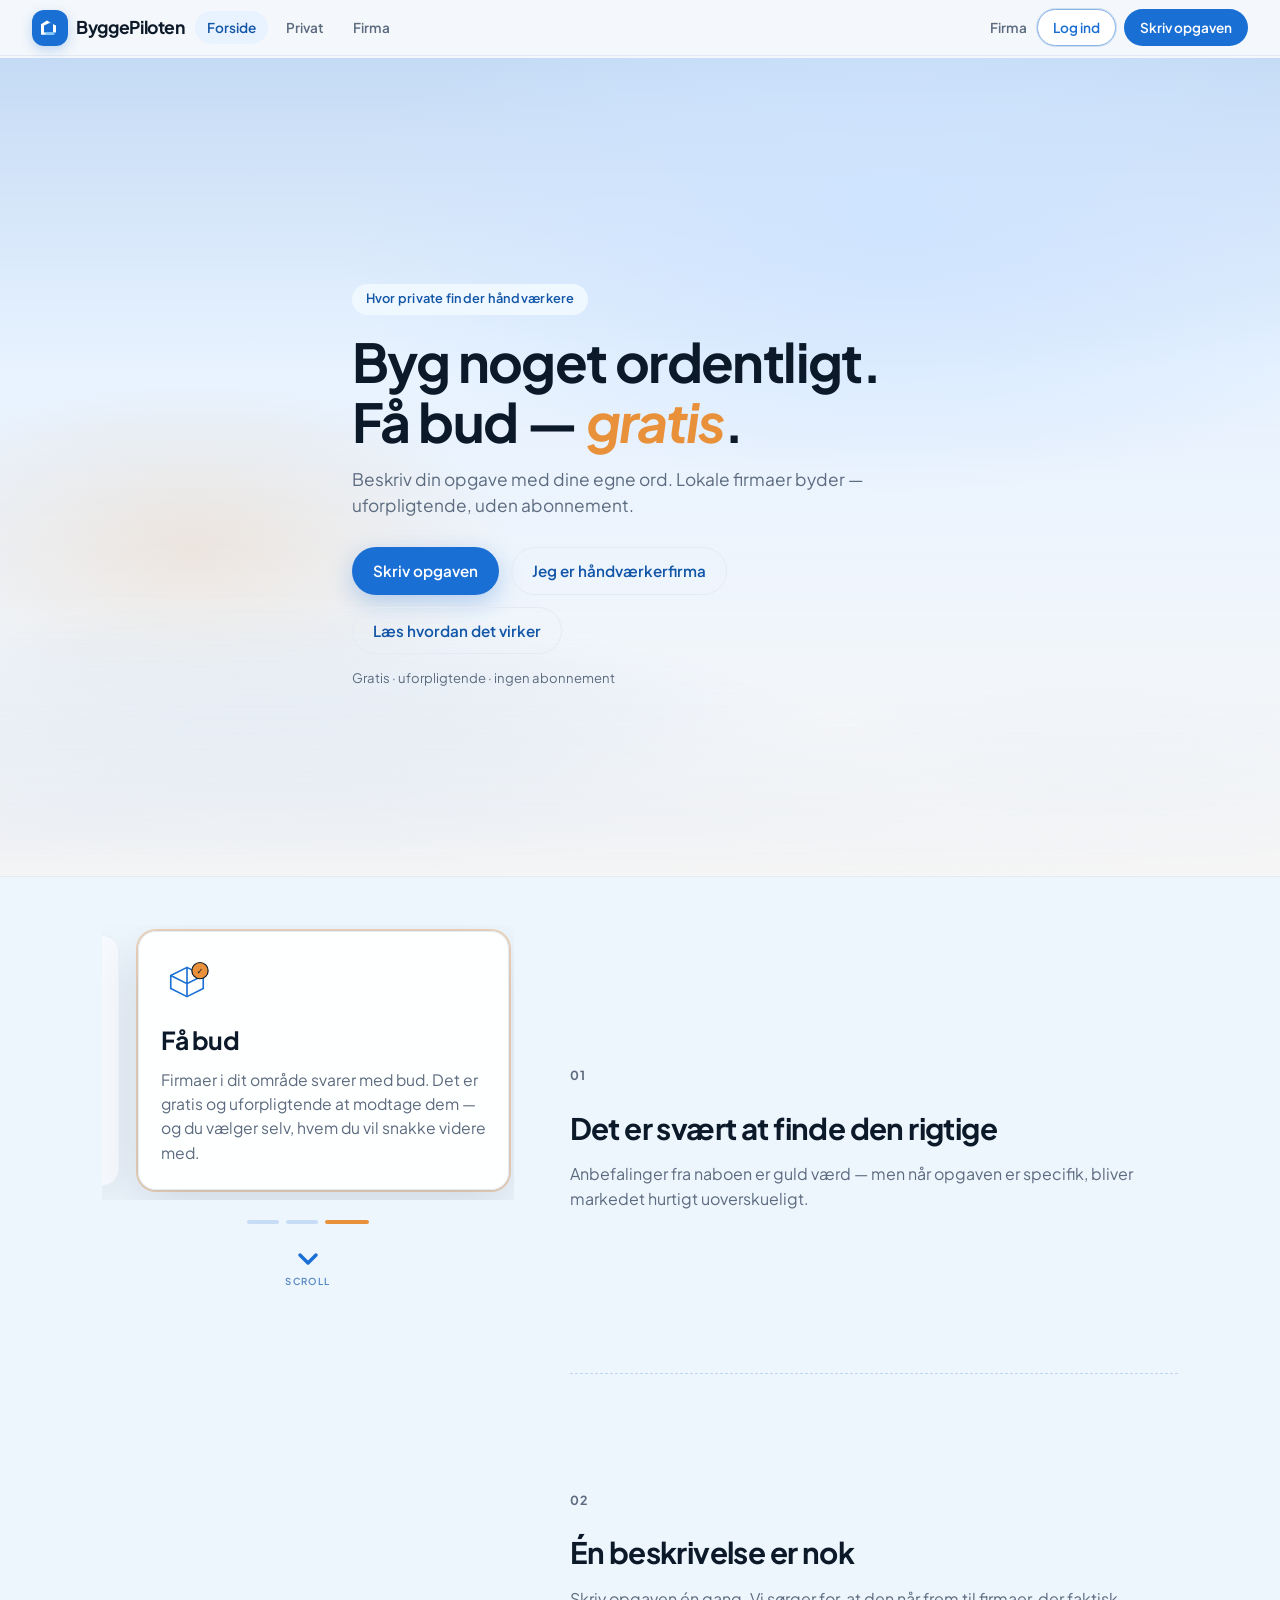
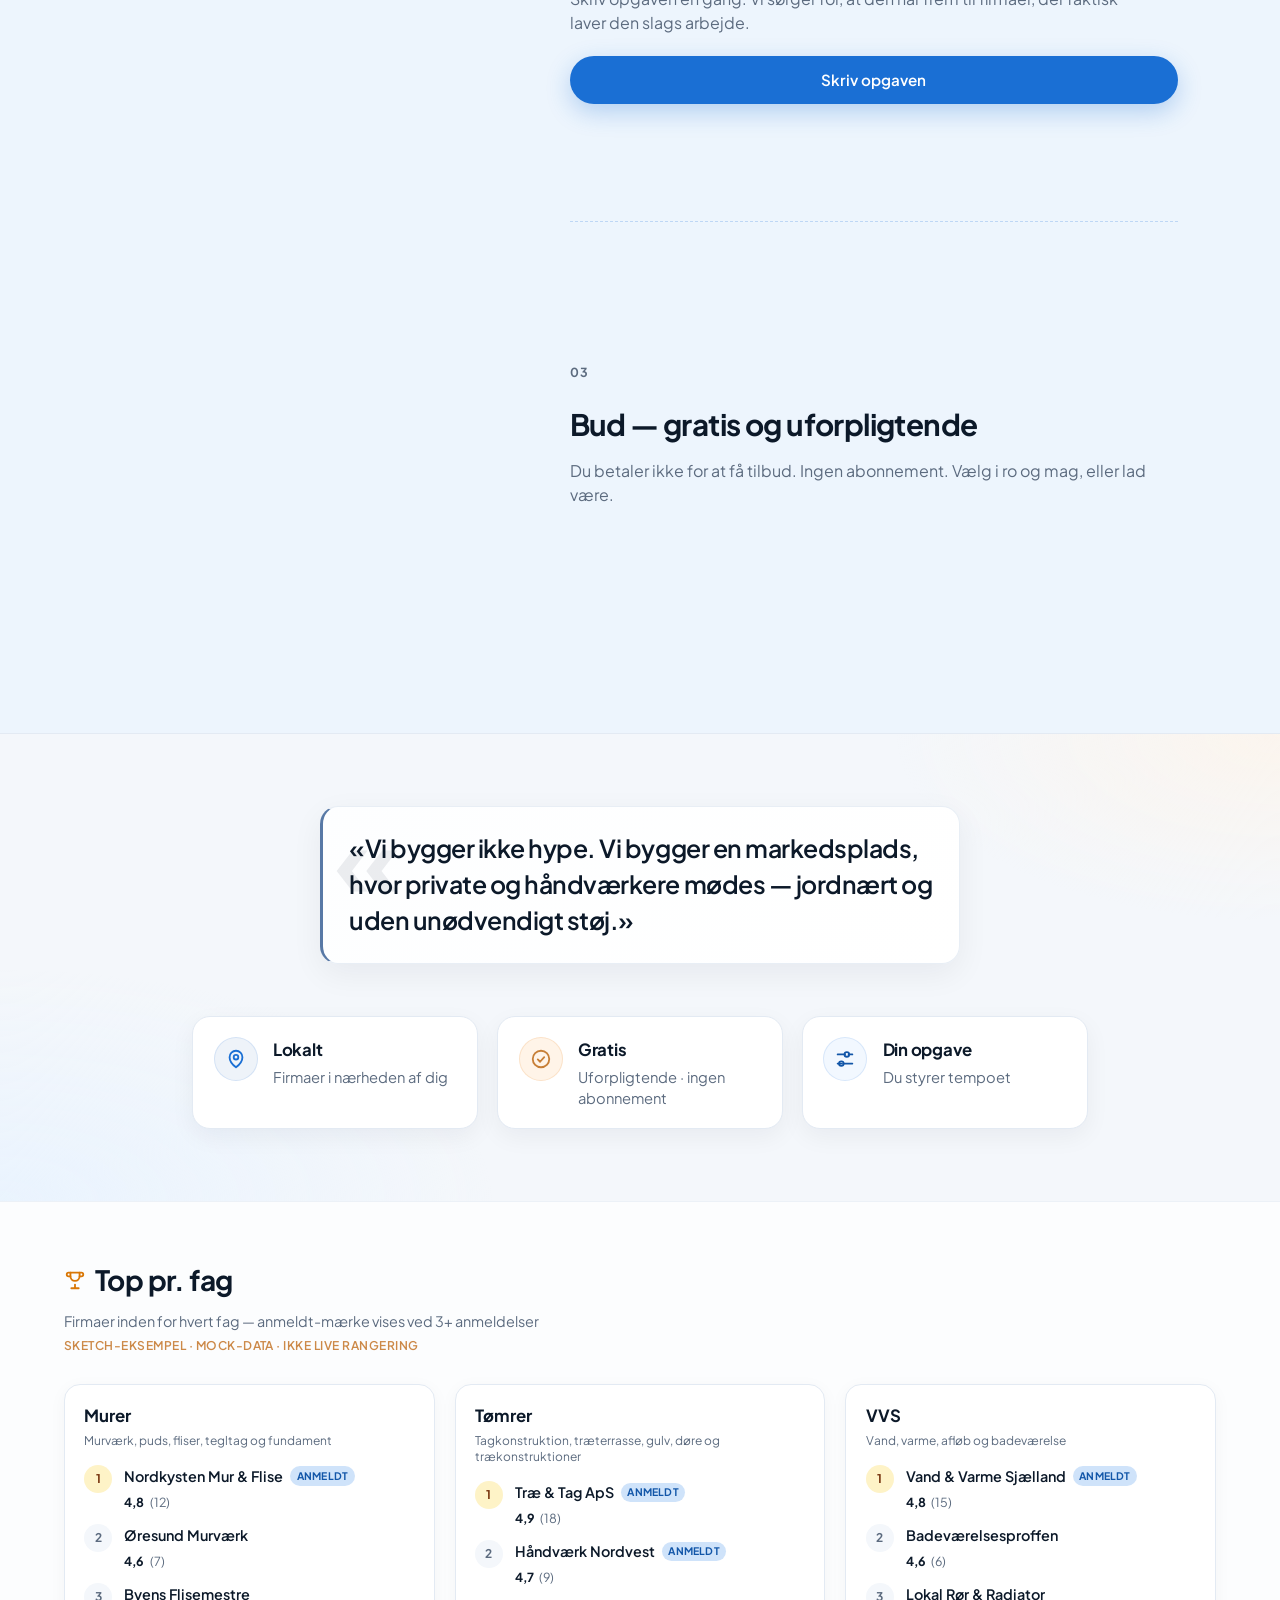
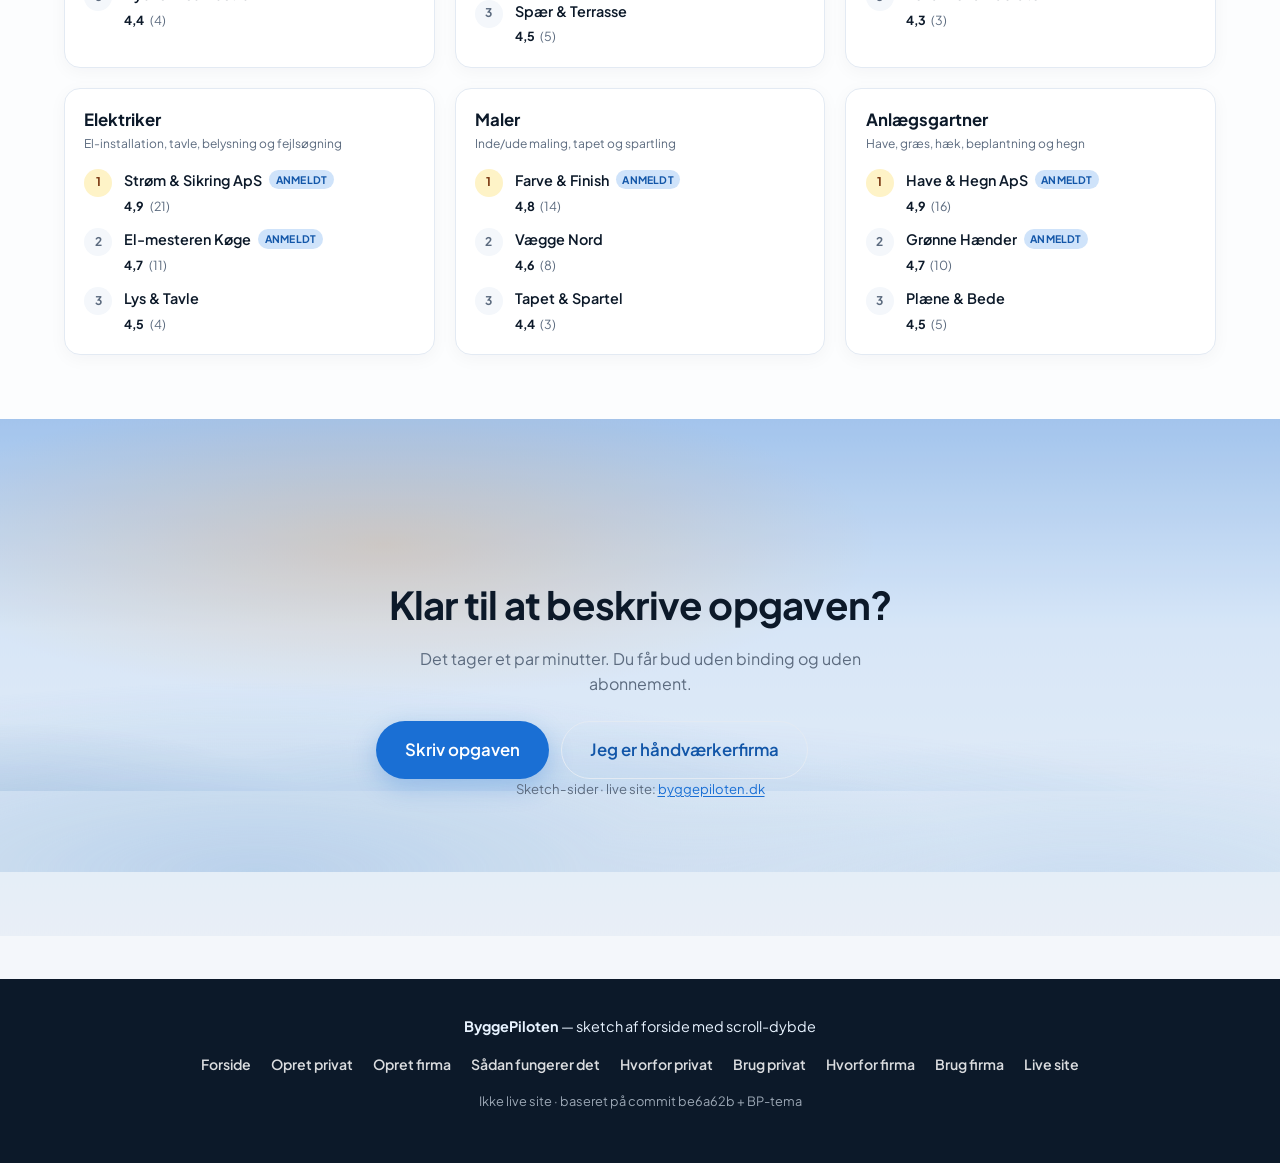
==== commit ff55af4d: "Move scroll cue back under card stack; tighten mobile hero for fold. Cue belongs under the horizonta" ====
--- a/index.html
+++ b/index.html
@@ -52,16 +52,10 @@
           <a class="btn btn--ghost" href="https://byggepiloten.dk/guide">Læs hvordan det virker</a>
         </div>
         <p class="micro">Gratis · uforpligtende · ingen abonnement</p>
-        <a class="scroll-cue" href="#saadan-virker-det" data-scroll-to="#saadan-virker-det" aria-label="Scroll videre">
-          <span class="scroll-cue__arrow" aria-hidden="true">
-            <svg viewBox="0 0 24 24" fill="none" stroke="currentColor" stroke-width="2.6" stroke-linecap="round" stroke-linejoin="round"><path d="M6 9l6 6 6-6"/></svg>
-          </span>
-          <span class="scroll-cue__label">Scroll</span>
-        </a>
-      </div>
-    </section>
-
-    <!-- Sticky narrative: problem → skriv → få bud (horizontal snap carousel) -->
+      </div>
+    </section>
+
+    <!-- Sticky narrative: problem → skriv → få bud (horizontal snap carousel) · scroll cue under card -->
     <section class="story" id="saadan-virker-det" aria-label="Sådan virker det">
       <div class="story__sticky">
         <div class="story__visual" data-beat="0">
@@ -93,6 +87,12 @@
             <button type="button" data-i="1" aria-label="Skriv opgaven"></button>
             <button type="button" data-i="2" aria-label="Få bud"></button>
           </div>
+          <a class="scroll-cue" href="#atmosphere" data-scroll-to=".atmosphere" aria-label="Scroll videre">
+            <span class="scroll-cue__arrow" aria-hidden="true">
+              <svg viewBox="0 0 24 24" fill="none" stroke="currentColor" stroke-width="2.6" stroke-linecap="round" stroke-linejoin="round"><path d="M6 9l6 6 6-6"/></svg>
+            </span>
+            <span class="scroll-cue__label">Scroll</span>
+          </a>
         </div>
       </div>
       <div class="story__rail">
--- a/styles.css
+++ b/styles.css
@@ -211,7 +211,7 @@
 }
 
 .micro {
-  margin: 0.5rem 0 0;
+  margin: 0.4rem 0 0;
   font-size: 0.78rem;
   color: var(--bp-muted);
 }
@@ -225,7 +225,7 @@
   display: flex;
   flex-direction: column;
   flex-wrap: wrap;
-  gap: 0.5rem;
+  gap: 0.4rem;
   align-items: stretch;
   justify-content: center;
 }
@@ -336,9 +336,6 @@
 }
 .hero__content .micro {
   margin-bottom: 0;
-}
-.hero__content .scroll-cue {
-  align-self: center;
 }
 
 .eyebrow {
@@ -373,14 +370,14 @@
 }
 
 .lede {
-  margin: 0 auto 1.05rem;
+  margin: 0 auto 0.85rem;
   max-width: 34rem;
   font-size: 0.98rem;
   line-height: 1.45;
   color: var(--bp-muted);
 }
 
-/* Scroll cue — hero element, centered under .micro; compact on mobile for above-the-fold */
+/* Scroll cue — sits under the floating .card-stack, not in the hero */
 .scroll-cue {
   position: relative;
   z-index: 3;
@@ -388,9 +385,9 @@
   flex-direction: column;
   align-items: center;
   justify-content: center;
-  gap: 0.1rem;
-  margin: 0.65rem auto 0;
-  padding: 0.25rem 0.65rem 0.1rem;
+  gap: 0.12rem;
+  margin: 0.55rem auto 0;
+  padding: 0.2rem 0.65rem 0.05rem;
   border: 0;
   background: transparent;
   font: inherit;
@@ -412,8 +409,8 @@
 }
 .scroll-cue__arrow {
   display: block;
-  width: 1.5rem;
-  height: 1.5rem;
+  width: 1.65rem;
+  height: 1.65rem;
   color: var(--bp-blue);
   flex-shrink: 0;
 }
@@ -423,7 +420,7 @@
   height: 100%;
 }
 .scroll-cue__label {
-  font-size: 0.58rem;
+  font-size: 0.6rem;
   font-weight: 600;
   letter-spacing: 0.14em;
   text-transform: uppercase;
@@ -449,7 +446,7 @@
 
 .story__sticky {
   position: relative;
-  padding: 2rem 1.25rem 1rem;
+  padding: 1.25rem 1.25rem 0.75rem;
   max-width: 100%;
   min-width: 0;
 }
@@ -555,6 +552,11 @@
   outline-offset: 3px;
 }
 
+.story__visual .scroll-cue {
+  display: flex;
+  width: fit-content;
+  margin: 0.55rem auto 0;
+}
 
 .story__rail {
   padding: 0.5rem 1.25rem 3rem;
@@ -1280,16 +1282,13 @@
   }
   .scroll-cue {
     opacity: 1;
-    margin-top: 1rem;
-    gap: 0.15rem;
-    padding: 0.35rem 0.75rem 0.15rem;
   }
   .scroll-cue__arrow {
     width: 2rem;
     height: 2rem;
   }
-  .scroll-cue__label {
-    font-size: 0.62rem;
+  .story__visual .scroll-cue {
+    margin-top: 1rem;
   }
   .story {
     grid-template-columns: minmax(320px, 42%) 1fr;
@@ -1338,17 +1337,19 @@
 }
 
 
-/* Short phones: keep CTAs + scroll cue above the fold */
+/* Short phones: compress hero so story cards + scroll cue peek into first viewport */
 @media (max-width: 859px) and (max-height: 740px) {
-  .hero__content { padding-top: 1.35rem; padding-bottom: 0.85rem; }
-  .eyebrow { margin-bottom: 0.35rem; }
-  .hero h1 { font-size: clamp(1.65rem, 6vw, 2.25rem); margin-bottom: 0.4rem; }
-  .lede { margin-bottom: 0.7rem; font-size: 0.9rem; }
-  .hero__ctas { gap: 0.4rem; }
+  .hero__content { padding-top: 1.25rem; padding-bottom: 0.75rem; }
+  .eyebrow { margin-bottom: 0.3rem; }
+  .hero h1 { font-size: clamp(1.6rem, 6vw, 2.2rem); margin-bottom: 0.35rem; }
+  .lede { margin-bottom: 0.6rem; font-size: 0.9rem; }
+  .hero__ctas { gap: 0.35rem; }
   .hero .btn { padding: 0.55rem 1rem; font-size: 0.88rem; }
-  .micro { margin-top: 0.4rem; }
-  .scroll-cue { margin-top: 0.45rem; padding: 0.15rem 0.5rem 0.05rem; }
-  .scroll-cue__arrow { width: 1.35rem; height: 1.35rem; }
+  .micro { margin-top: 0.3rem; }
+  .story__sticky { padding-top: 1rem; padding-bottom: 0.5rem; }
+  .beat-progress { margin-top: 1rem; }
+  .story__visual .scroll-cue { margin-top: 0.45rem; }
+  .scroll-cue__arrow { width: 1.5rem; height: 1.5rem; }
   .scroll-cue__label { font-size: 0.55rem; }
 }
 
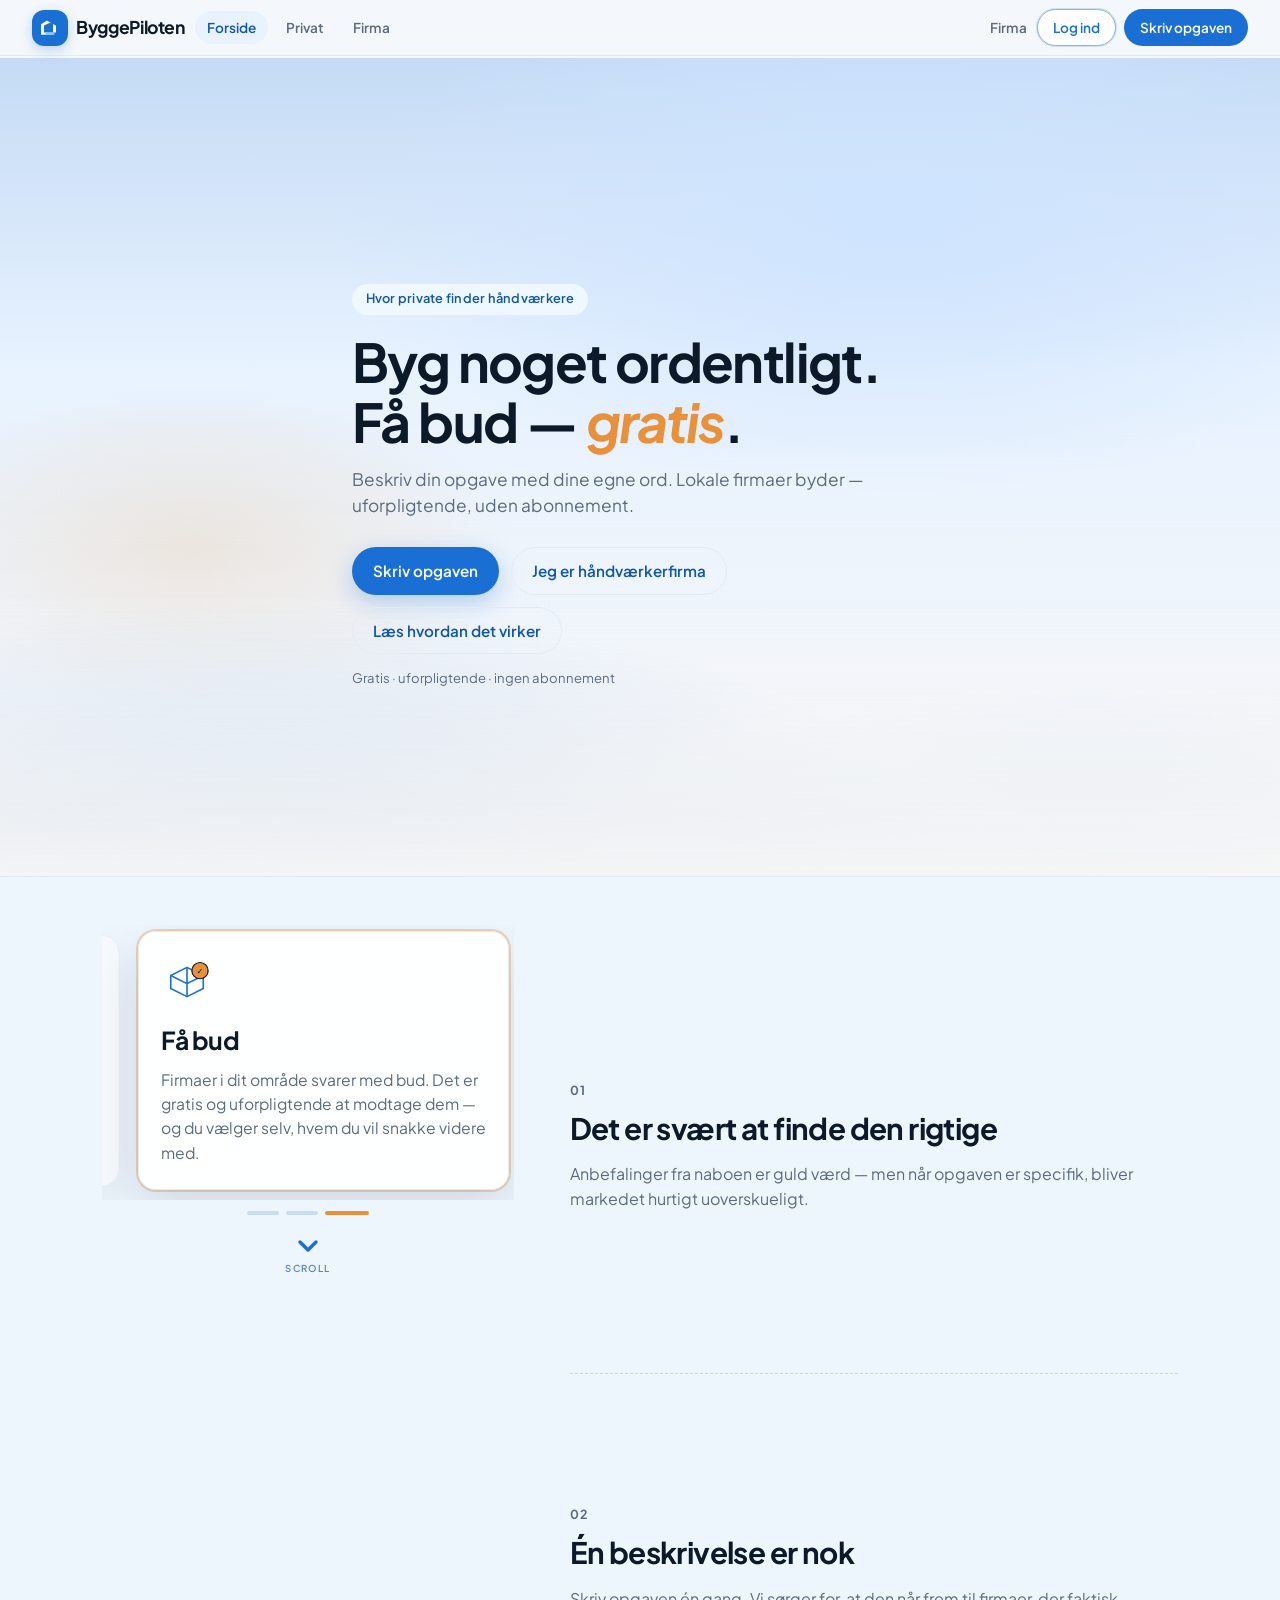
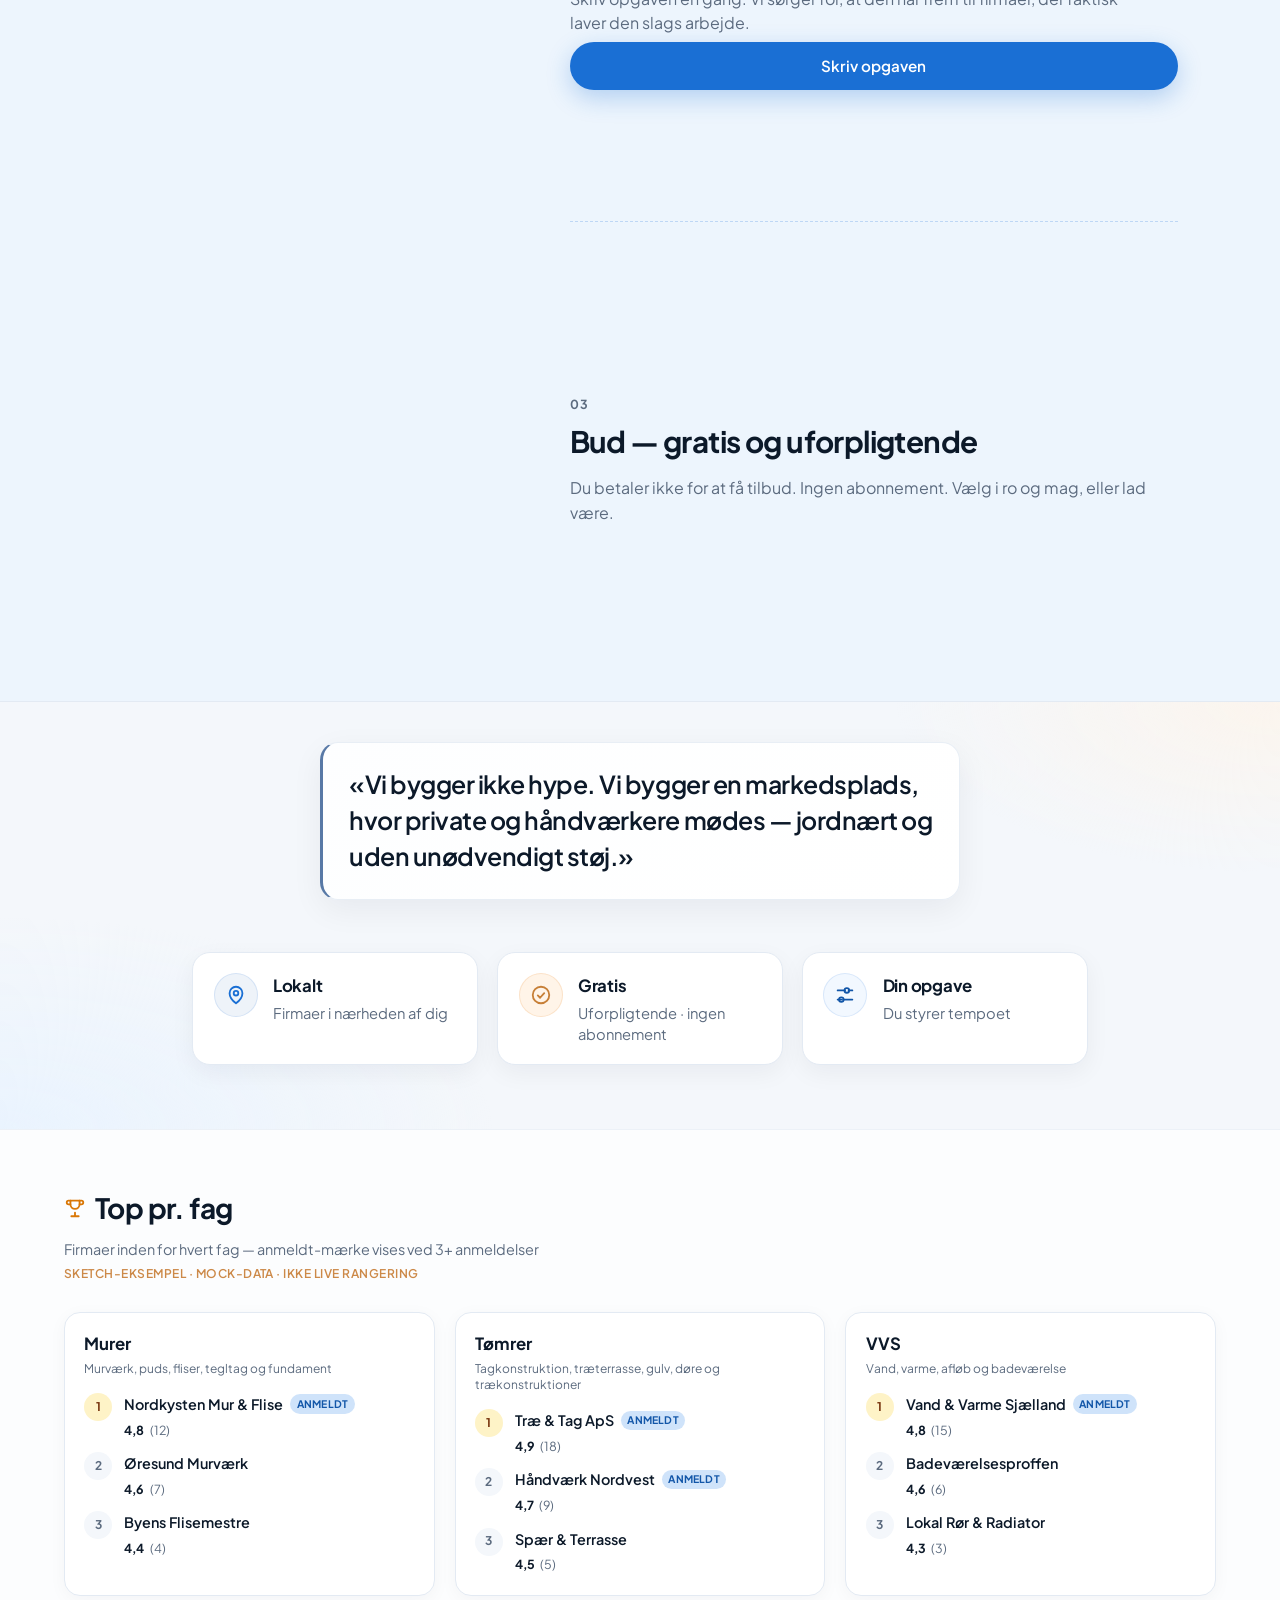
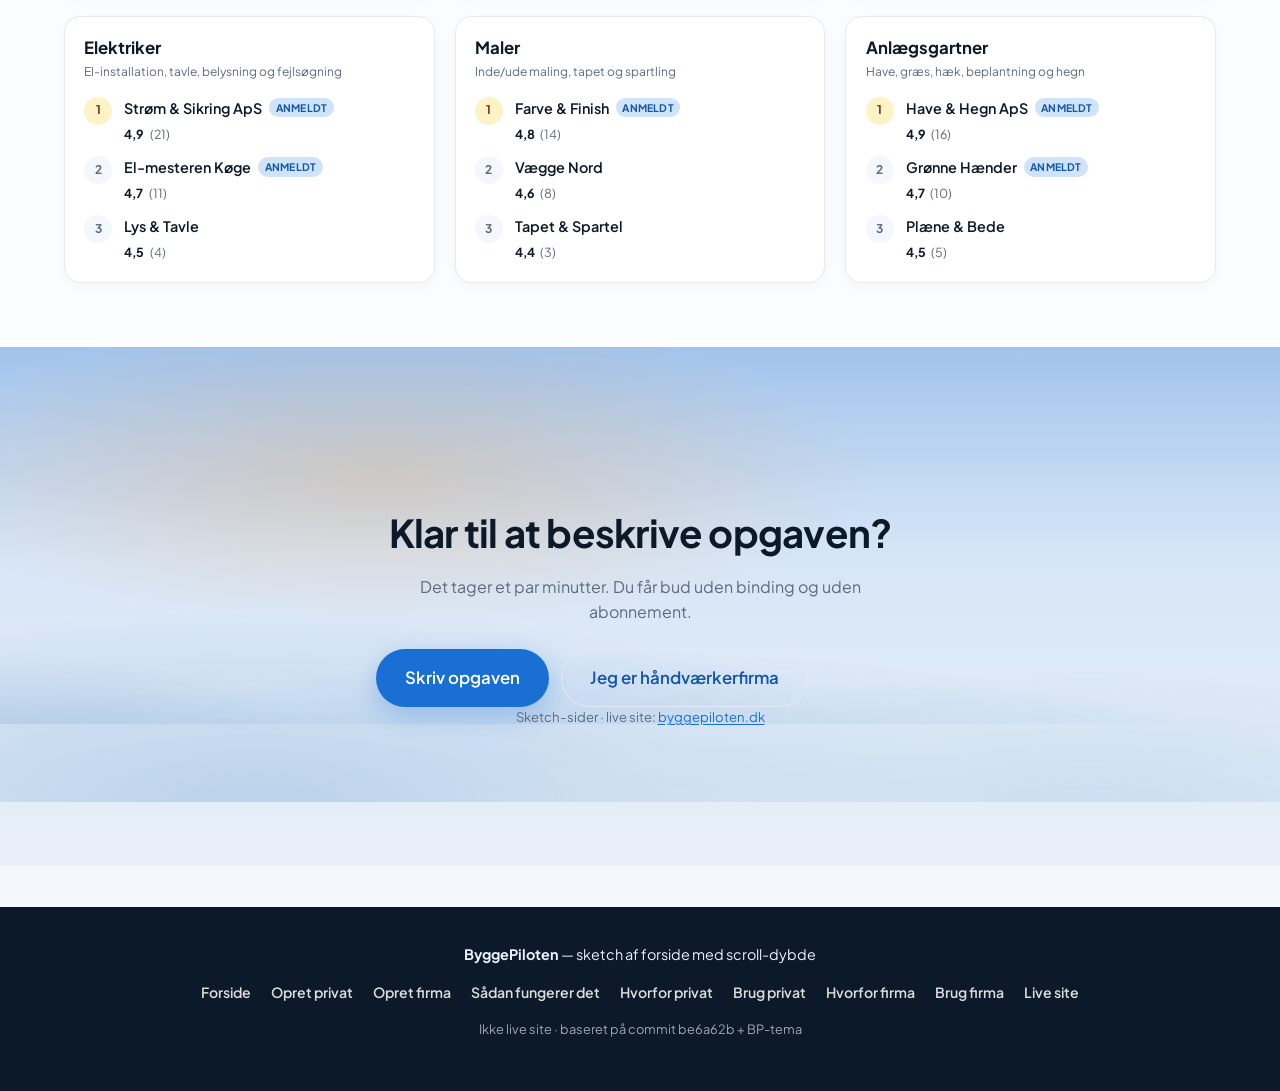
==== commit bd82e125: "Tighten story→atmosphere gap; drop giant quote watermark. Less rail/atmosphere top padding so beat 0" ====
--- a/index.html
+++ b/index.html
@@ -119,7 +119,6 @@
     <section class="atmosphere" id="atmosphere">
       <div class="atmosphere__inner">
         <blockquote class="atmosphere__quote">
-          <span class="atmosphere__mark" aria-hidden="true">«</span>
           <p>«Vi bygger ikke hype. Vi bygger en markedsplads, hvor private og håndværkere mødes — jordnært og uden unødvendigt støj.»</p>
         </blockquote>
         <ul class="pillars">
--- a/styles.css
+++ b/styles.css
@@ -326,7 +326,7 @@
   flex-direction: column;
   align-items: center;
   width: min(640px, 100%);
-  padding: 1.5rem 1.25rem 1.15rem;
+  padding: 1.35rem 1.25rem 0.55rem;
   margin-inline: auto;
   text-align: center;
 }
@@ -386,8 +386,8 @@
   align-items: center;
   justify-content: center;
   gap: 0.12rem;
-  margin: 0.55rem auto 0;
-  padding: 0.2rem 0.65rem 0.05rem;
+  margin: 0.35rem auto 0;
+  padding: 0.15rem 0.6rem 0.05rem;
   border: 0;
   background: transparent;
   font: inherit;
@@ -446,7 +446,7 @@
 
 .story__sticky {
   position: relative;
-  padding: 1.25rem 1.25rem 0.75rem;
+  padding: 0.5rem 1.25rem 0.5rem;
   max-width: 100%;
   min-width: 0;
 }
@@ -530,7 +530,7 @@
   display: flex;
   gap: 0.45rem;
   justify-content: center;
-  margin-top: 1.25rem;
+  margin-top: 0.7rem;
 }
 .beat-progress button {
   width: 2rem;
@@ -555,11 +555,11 @@
 .story__visual .scroll-cue {
   display: flex;
   width: fit-content;
-  margin: 0.55rem auto 0;
+  margin: 0.35rem auto 0;
 }
 
 .story__rail {
-  padding: 0.5rem 1.25rem 3rem;
+  padding: 0.5rem 1.25rem 0.75rem;
 }
 
 .story__beat {
@@ -568,10 +568,13 @@
   display: flex;
   flex-direction: column;
   justify-content: center;
-  padding: 1.35rem 0 1.5rem;
+  padding: 1.15rem 0 1rem;
   border-top: 1px dashed color-mix(in srgb, var(--bp-blue) 22%, transparent);
 }
 .story__beat:first-child { border-top: 0; }
+.story__beat:last-child {
+  padding-bottom: 0.35rem;
+}
 
 .rail-label {
   margin: 0 0 0.5rem;
@@ -589,14 +592,14 @@
   color: var(--bp-ink);
 }
 .story__beat p {
-  margin: 0 0 1.25rem;
+  margin: 0 0 0.35rem;
   max-width: 36rem;
   color: var(--bp-muted);
 }
 
 /* —— Atmosphere —— */
 .atmosphere {
-  padding: 4.5rem 1.25rem;
+  padding: 1.25rem 1.25rem 3.25rem;
   background:
     radial-gradient(ellipse 70% 90% at 0% 100%, color-mix(in srgb, var(--bp-sky) 85%, transparent), transparent 55%),
     radial-gradient(ellipse 60% 80% at 100% 0%, color-mix(in srgb, var(--bp-accent-soft) 70%, transparent), transparent 50%),
@@ -620,22 +623,7 @@
   border-left: 3px solid color-mix(in srgb, var(--bp-blue) 70%, var(--bp-accent));
   overflow: hidden;
 }
-.atmosphere__mark {
-  position: absolute;
-  top: -0.15rem;
-  left: 0.55rem;
-  font-size: clamp(4.5rem, 12vw, 6.5rem);
-  font-weight: 700;
-  line-height: 1;
-  letter-spacing: -0.04em;
-  color: color-mix(in srgb, var(--bp-blue) 55%, var(--bp-accent));
-  opacity: 0.14;
-  pointer-events: none;
-  user-select: none;
-}
 .atmosphere__quote p {
-  position: relative;
-  z-index: 1;
   margin: 0;
   font-size: clamp(1.2rem, 2.8vw, 1.55rem);
   font-weight: 600;
@@ -1288,7 +1276,7 @@
     height: 2rem;
   }
   .story__visual .scroll-cue {
-    margin-top: 1rem;
+    margin-top: 0.75rem;
   }
   .story {
     grid-template-columns: minmax(320px, 42%) 1fr;
@@ -1311,7 +1299,7 @@
     width: min(92%, 24rem);
   }
   .story__rail {
-    padding: 3rem 8vw 4rem 2rem;
+    padding: 3rem 8vw 2rem 2rem;
   }
   /* Desktop sticky rail: give beats room so sticky cards can sync while scrolling */
   .story__beat {
@@ -1319,7 +1307,7 @@
     padding: 2.5rem 0;
   }
   .atmosphere {
-    padding-inline: 2rem;
+    padding: 2.5rem 2rem 4rem;
   }
   .pillars {
     grid-template-columns: repeat(3, 1fr);
@@ -1339,16 +1327,16 @@
 
 /* Short phones: compress hero so story cards + scroll cue peek into first viewport */
 @media (max-width: 859px) and (max-height: 740px) {
-  .hero__content { padding-top: 1.25rem; padding-bottom: 0.75rem; }
+  .hero__content { padding-top: 1.1rem; padding-bottom: 0.4rem; }
   .eyebrow { margin-bottom: 0.3rem; }
   .hero h1 { font-size: clamp(1.6rem, 6vw, 2.2rem); margin-bottom: 0.35rem; }
-  .lede { margin-bottom: 0.6rem; font-size: 0.9rem; }
+  .lede { margin-bottom: 0.55rem; font-size: 0.9rem; }
   .hero__ctas { gap: 0.35rem; }
   .hero .btn { padding: 0.55rem 1rem; font-size: 0.88rem; }
-  .micro { margin-top: 0.3rem; }
-  .story__sticky { padding-top: 1rem; padding-bottom: 0.5rem; }
-  .beat-progress { margin-top: 1rem; }
-  .story__visual .scroll-cue { margin-top: 0.45rem; }
+  .micro { margin-top: 0.25rem; }
+  .story__sticky { padding-top: 0.35rem; padding-bottom: 0.35rem; }
+  .beat-progress { margin-top: 0.55rem; }
+  .story__visual .scroll-cue { margin-top: 0.25rem; }
   .scroll-cue__arrow { width: 1.5rem; height: 1.5rem; }
   .scroll-cue__label { font-size: 0.55rem; }
 }
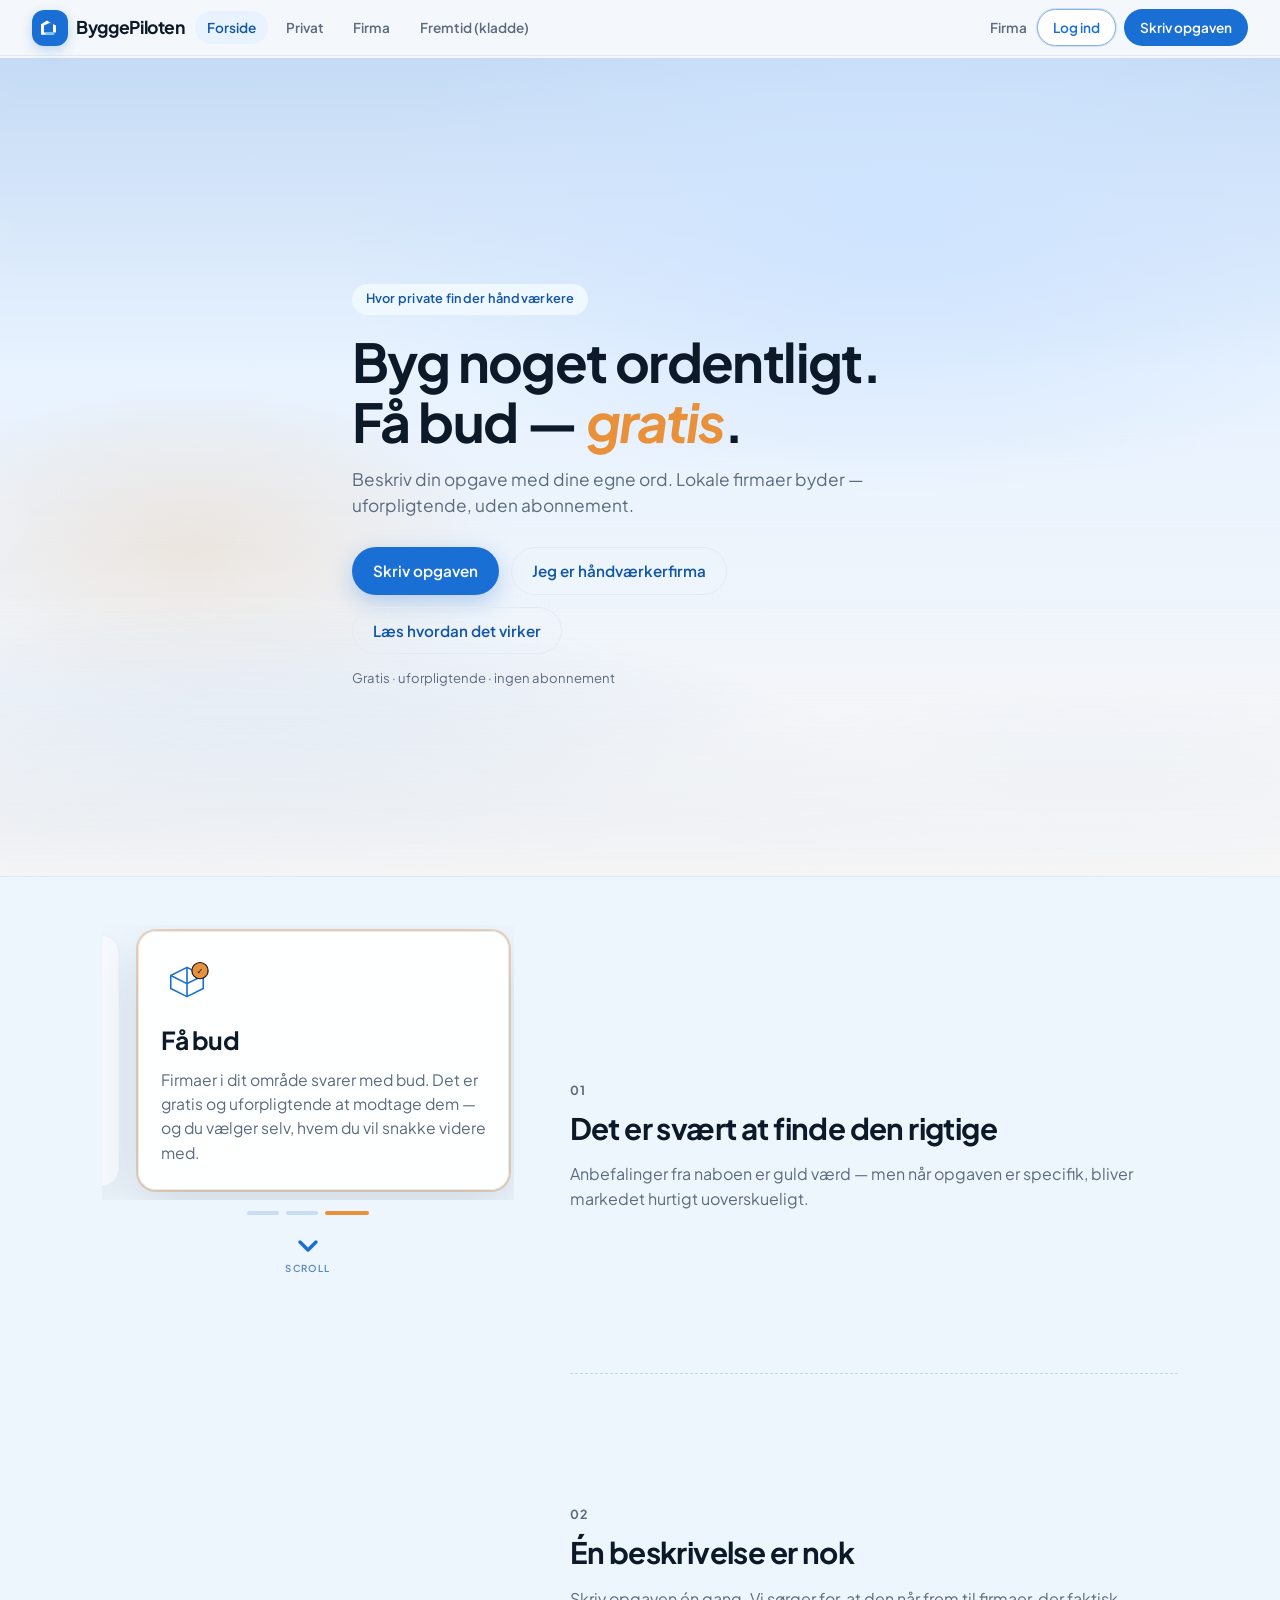
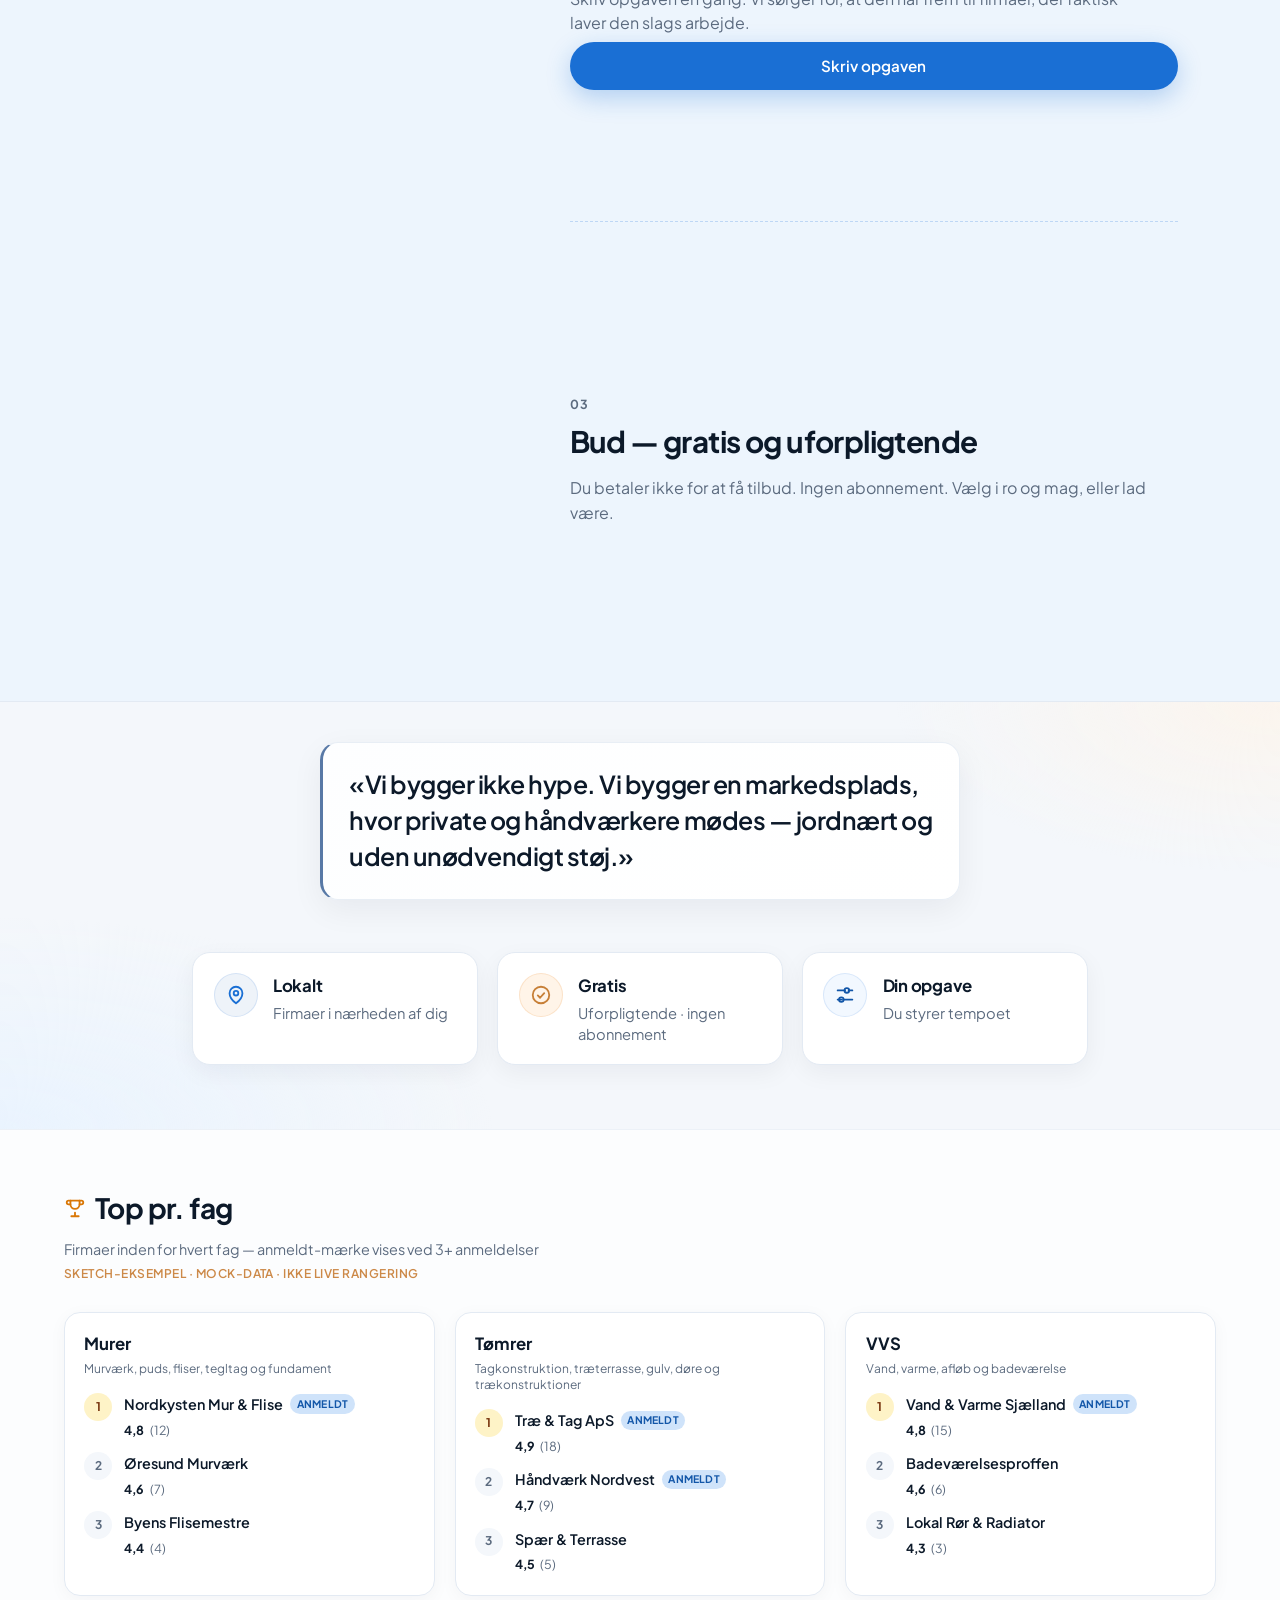
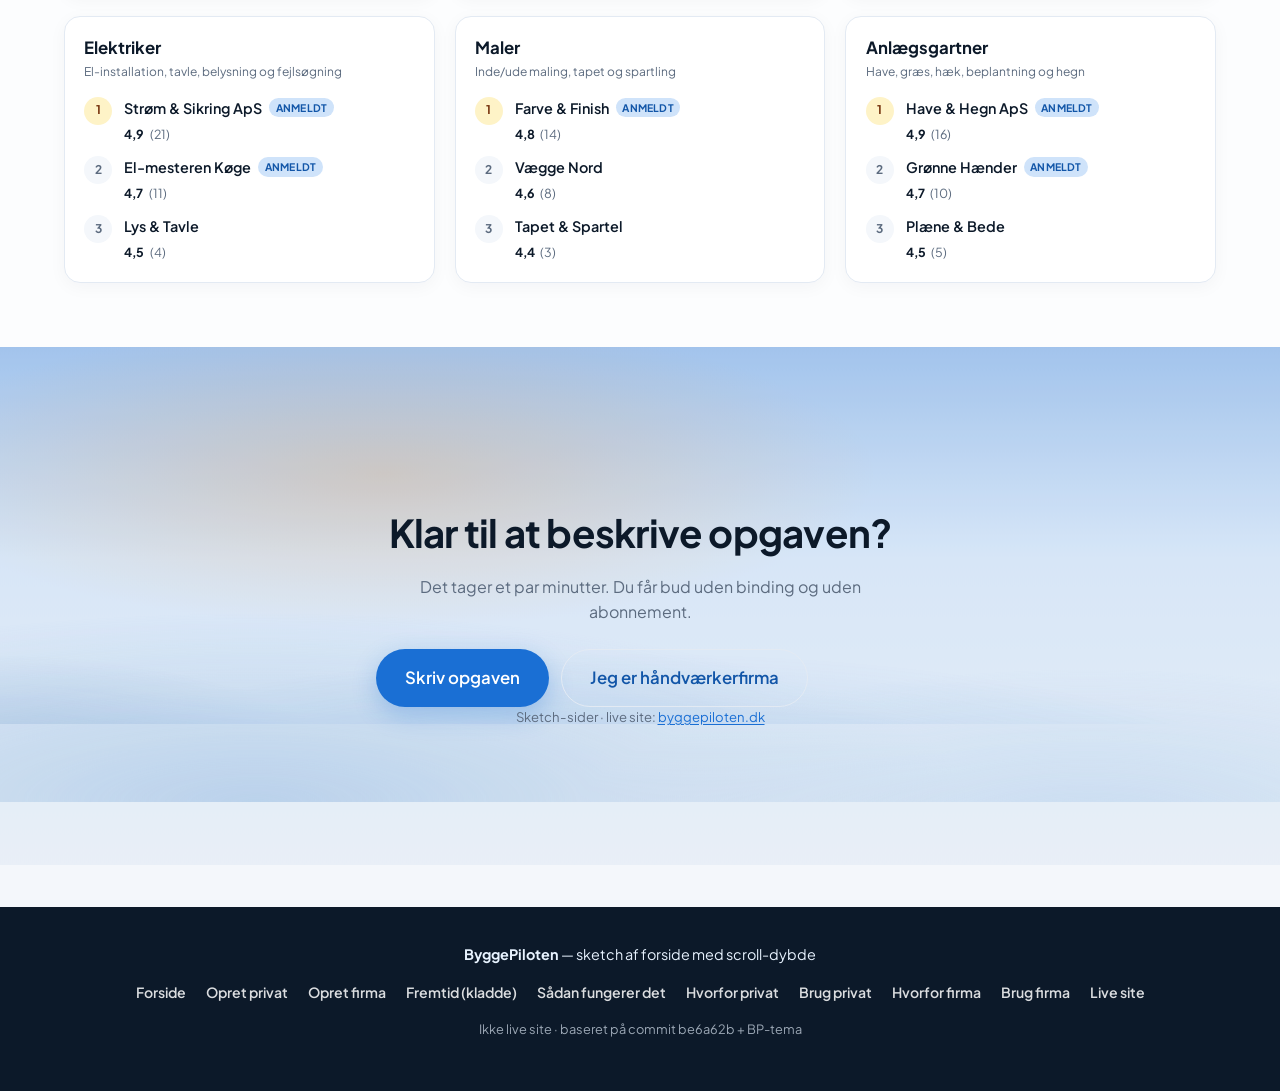
==== commit 5b9280a4: "Add static Fremtid roadmap draft from PR #35 for Pages preview. Static fremtid.html mirrors updated " ====
--- a/index.html
+++ b/index.html
@@ -20,6 +20,7 @@
       <a class="nav-link is-active" href="index.html">Forside</a>
       <a class="nav-link" href="opret-privat.html">Privat</a>
       <a class="nav-link" href="opret-firma.html">Firma</a>
+      <a class="nav-link" href="fremtid.html">Fremtid (kladde)</a>
     </nav>
     <div class="header-actions">
       <a class="header-textlink" href="opret-firma.html">Firma</a>
@@ -383,6 +384,7 @@
       <a href="index.html">Forside</a>
       <a href="opret-privat.html">Opret privat</a>
       <a href="opret-firma.html">Opret firma</a>
+      <a href="fremtid.html">Fremtid (kladde)</a>
       <a href="https://byggepiloten.dk/guide">Sådan fungerer det</a>
       <a href="https://byggepiloten.dk/guide/privat">Hvorfor privat</a>
       <a href="https://byggepiloten.dk/guide/privat/brug">Brug privat</a>
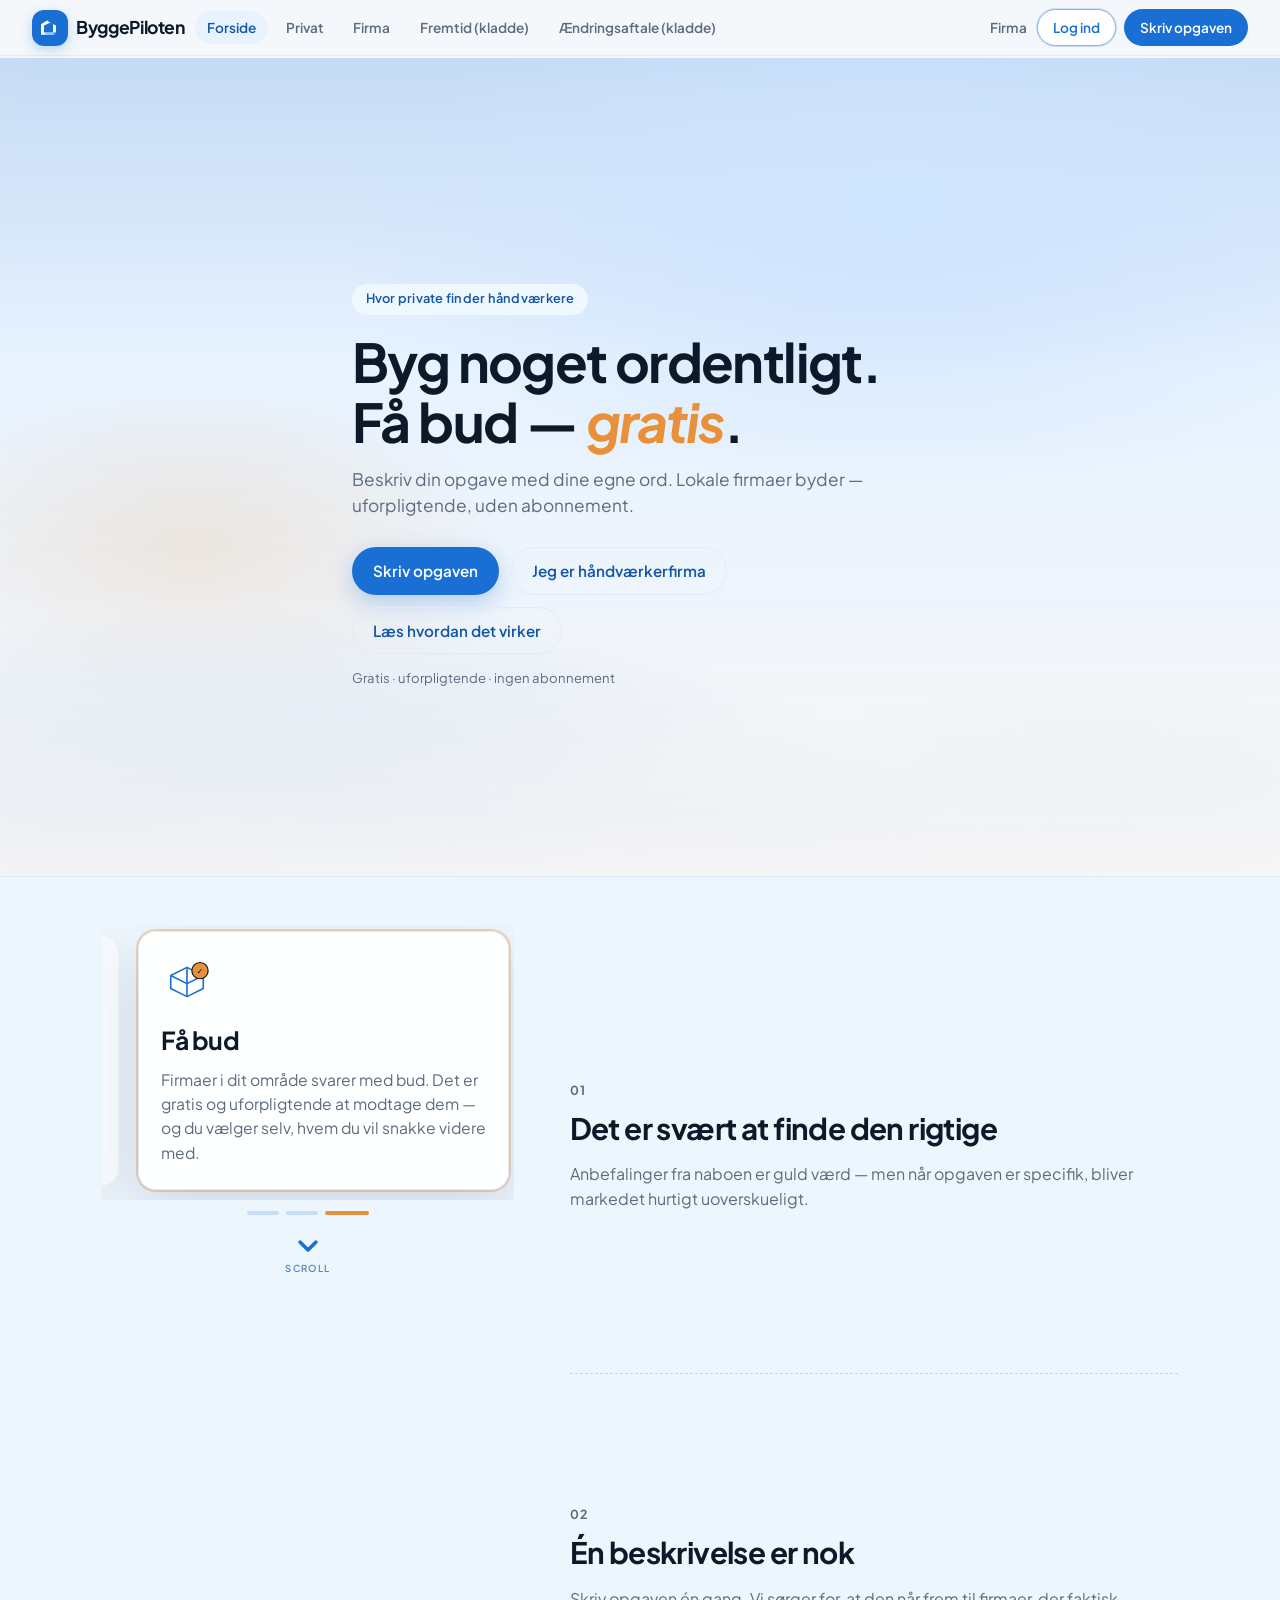
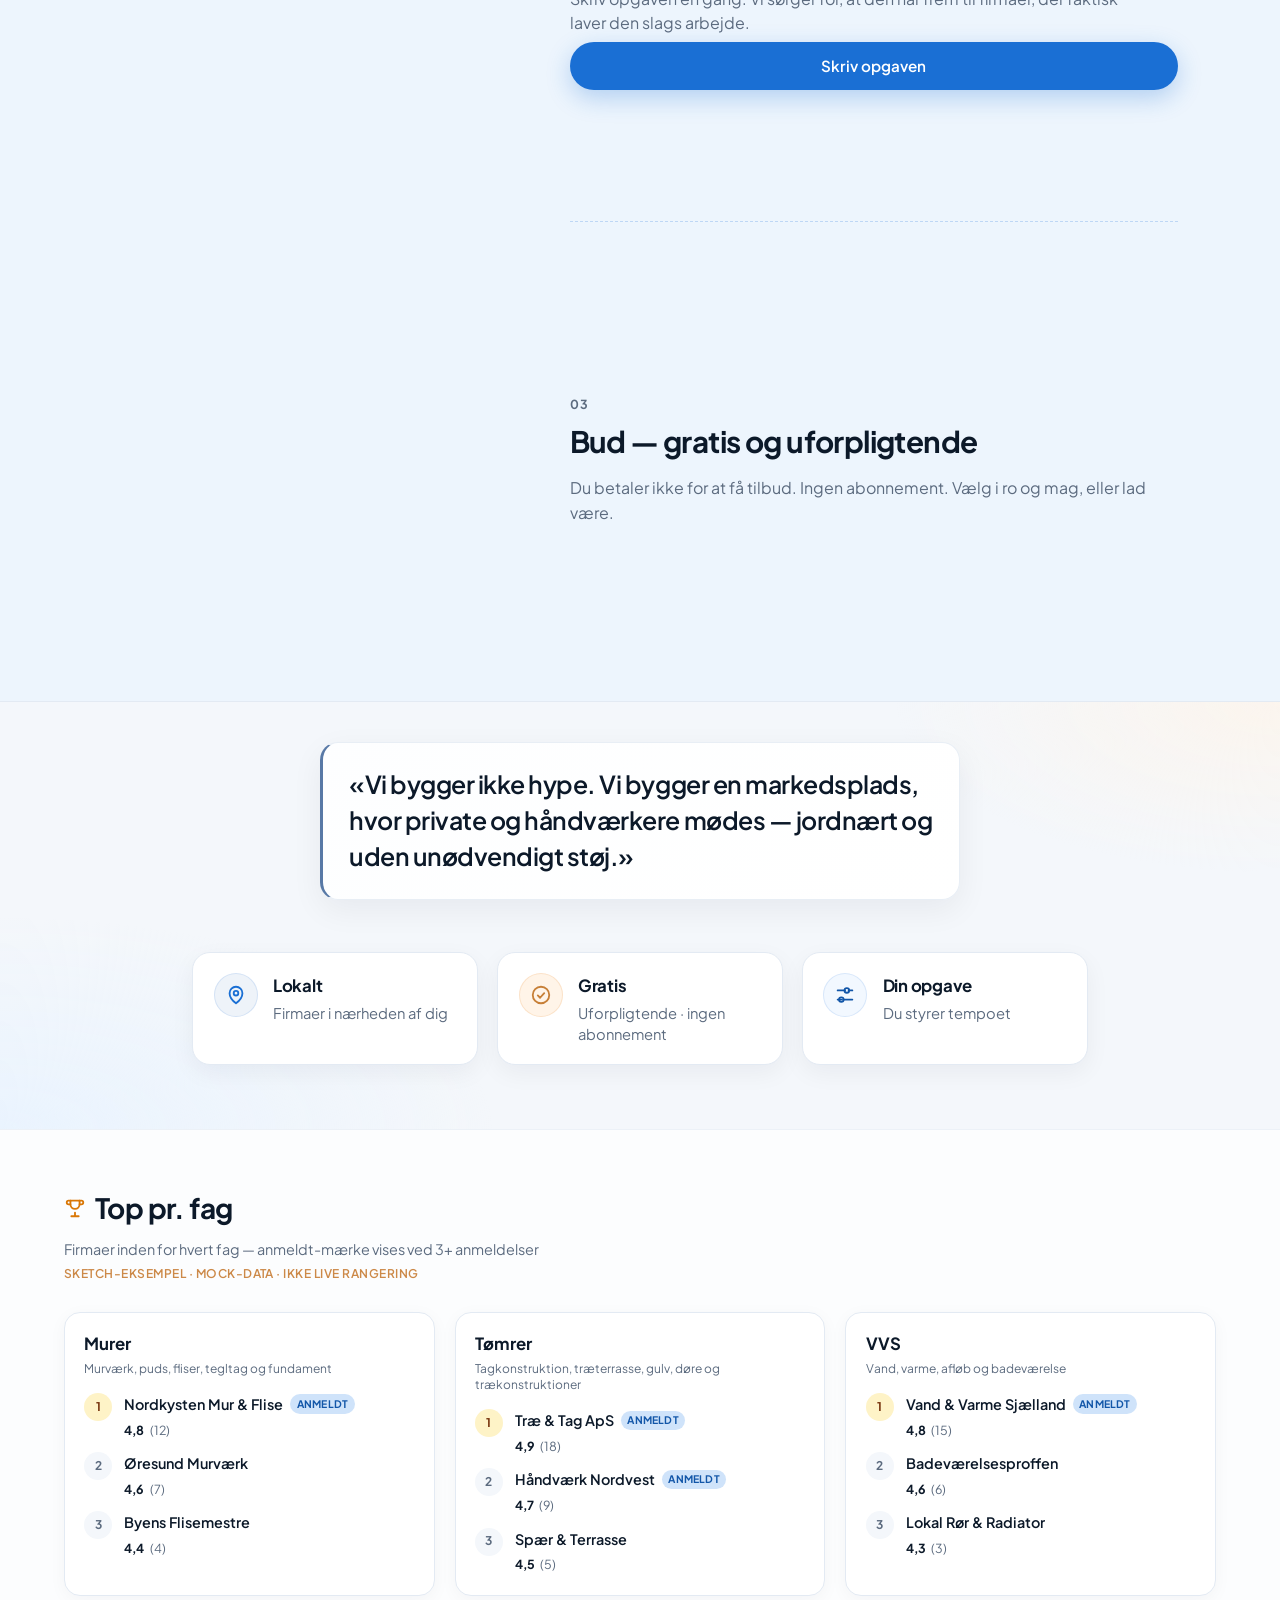
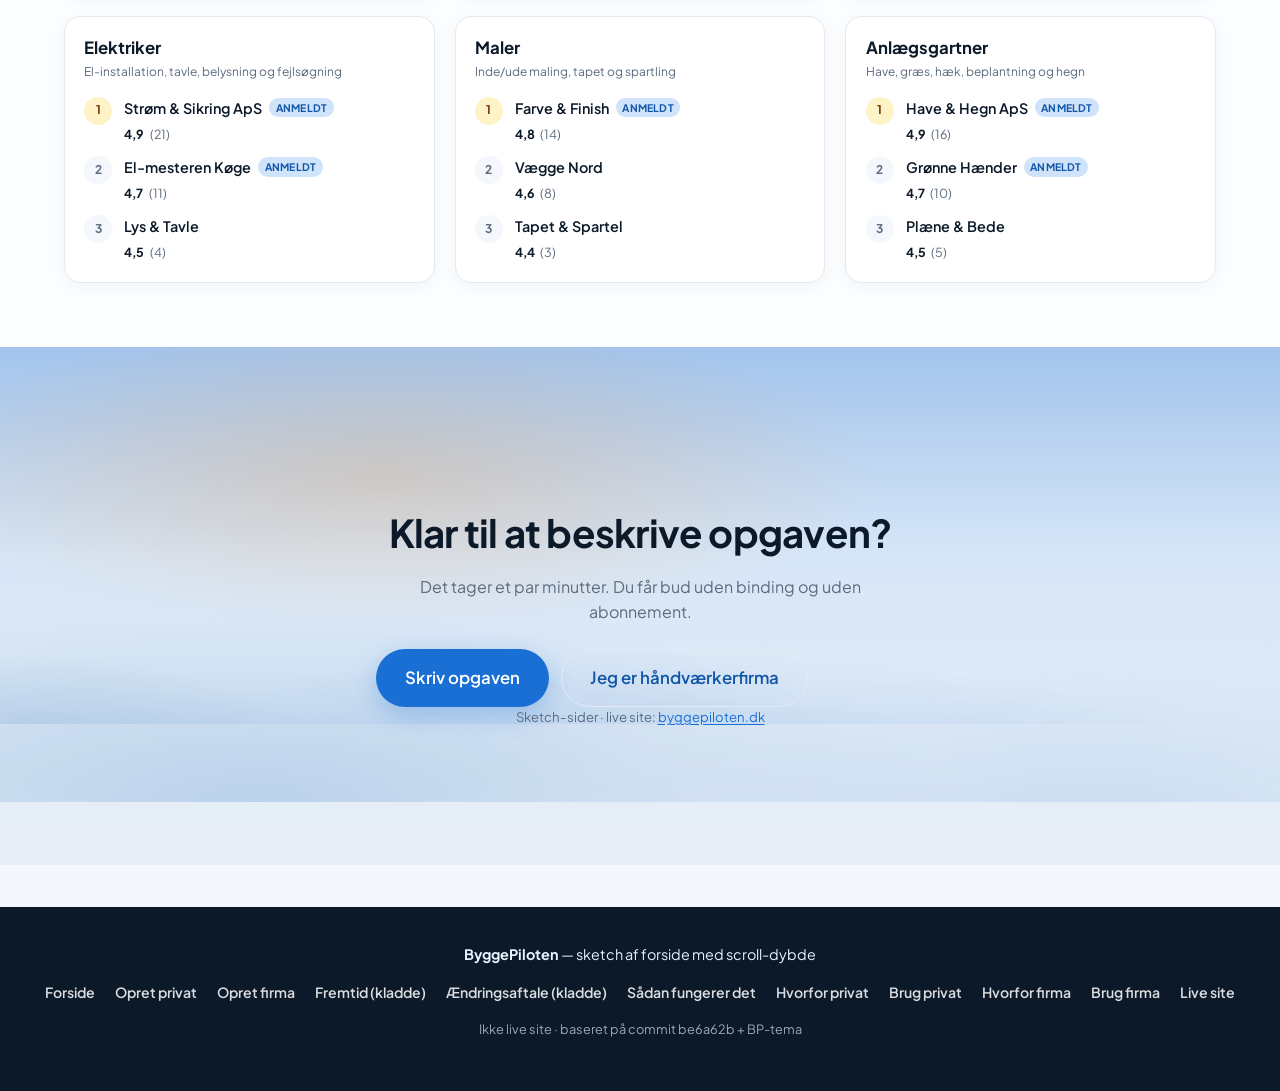
==== commit c828ca38: "Add static Ændringsaftale demo for GitHub Pages preview. PR #36 UX mock (firma create + public custo" ====
--- a/index.html
+++ b/index.html
@@ -21,6 +21,7 @@
       <a class="nav-link" href="opret-privat.html">Privat</a>
       <a class="nav-link" href="opret-firma.html">Firma</a>
       <a class="nav-link" href="fremtid.html">Fremtid (kladde)</a>
+      <a class="nav-link" href="aendring-firma.html">Ændringsaftale (kladde)</a>
     </nav>
     <div class="header-actions">
       <a class="header-textlink" href="opret-firma.html">Firma</a>
@@ -385,6 +386,7 @@
       <a href="opret-privat.html">Opret privat</a>
       <a href="opret-firma.html">Opret firma</a>
       <a href="fremtid.html">Fremtid (kladde)</a>
+      <a href="aendring-firma.html">Ændringsaftale (kladde)</a>
       <a href="https://byggepiloten.dk/guide">Sådan fungerer det</a>
       <a href="https://byggepiloten.dk/guide/privat">Hvorfor privat</a>
       <a href="https://byggepiloten.dk/guide/privat/brug">Brug privat</a>
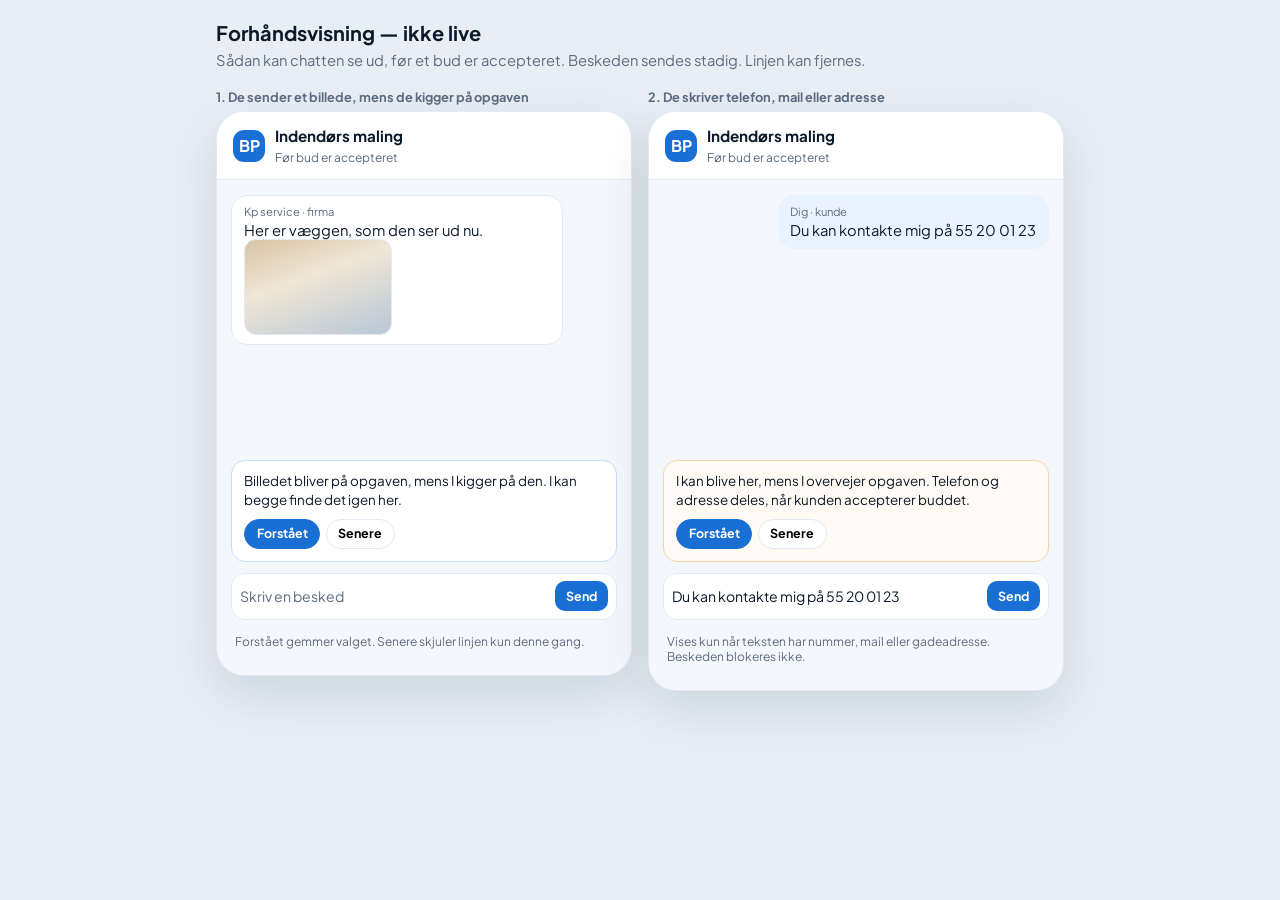
==== commit 8d865bbd: "Erstat gamle skitser med forhåndsvisning af chat-påmindelsen." ====
--- a/index.html
+++ b/index.html
@@ -1,402 +1,198 @@
 <!DOCTYPE html>
 <html lang="da">
 <head>
-  <meta charset="UTF-8" />
+  <meta charset="utf-8" />
   <meta name="viewport" content="width=device-width, initial-scale=1" />
-  <meta name="robots" content="noindex, nofollow" />
-  <title>SKETCH — ByggePiloten forside</title>
+  <title>ByggePiloten — forhåndsvisning af chat</title>
   <link rel="preconnect" href="https://fonts.googleapis.com" />
-  <link rel="preconnect" href="https://fonts.gstatic.com" crossorigin />
-  <link href="https://fonts.googleapis.com/css2?family=Plus+Jakarta+Sans:ital,wght@0,400;0,500;0,600;0,700;1,400&display=swap" rel="stylesheet" />
-  <link rel="stylesheet" href="styles.css" />
+  <link href="https://fonts.googleapis.com/css2?family=Plus+Jakarta+Sans:wght@400;600;700&display=swap" rel="stylesheet" />
+  <style>
+    :root {
+      --bp-bg: #f4f7fb;
+      --bp-ink: #0c1929;
+      --bp-muted: #5c6b7f;
+      --bp-border: #e3eaf3;
+      --bp-sky: #e8f3ff;
+      --bp-blue: #1a6fd4;
+      --bp-blue-dark: #1256a8;
+    }
+    * { box-sizing: border-box; }
+    body {
+      margin: 0;
+      font-family: "Plus Jakarta Sans", system-ui, sans-serif;
+      background: #e7eef6;
+      color: var(--bp-ink);
+    }
+    header.page {
+      max-width: 880px;
+      margin: 0 auto;
+      padding: 1.25rem 1rem 0.25rem;
+    }
+    header.page h1 { font-size: 1.25rem; margin: 0 0 0.35rem; }
+    header.page p { margin: 0; color: var(--bp-muted); font-size: 0.92rem; }
+    .row {
+      max-width: 880px;
+      margin: 0 auto;
+      padding: 1rem;
+      display: grid;
+      gap: 1rem;
+    }
+    @media (min-width: 800px) {
+      .row { grid-template-columns: 1fr 1fr; align-items: start; }
+    }
+    .label { font-size: 0.8rem; font-weight: 700; color: var(--bp-muted); margin: 0 0 0.4rem; }
+    .phone {
+      background: var(--bp-bg);
+      border: 1px solid var(--bp-border);
+      border-radius: 28px;
+      overflow: hidden;
+      box-shadow: 0 18px 50px rgba(12, 25, 41, 0.12);
+    }
+    .top {
+      display: flex;
+      align-items: center;
+      gap: 0.6rem;
+      padding: 0.85rem 1rem;
+      background: #fff;
+      border-bottom: 1px solid var(--bp-border);
+    }
+    .mark {
+      width: 2rem; height: 2rem; border-radius: 0.7rem;
+      background: var(--bp-blue); color: #fff;
+      display: grid; place-items: center; font-weight: 700;
+    }
+    .top strong { display: block; font-size: 0.95rem; }
+    .top span { color: var(--bp-muted); font-size: 0.75rem; }
+    .thread { padding: 0.9rem; display: flex; flex-direction: column; gap: 0.55rem; min-height: 280px; }
+    .bubble {
+      max-width: 86%;
+      background: #fff;
+      border: 1px solid var(--bp-border);
+      border-radius: 16px;
+      padding: 0.55rem 0.7rem;
+      font-size: 0.92rem;
+    }
+    .bubble.me { align-self: flex-end; background: var(--bp-sky); border-color: transparent; }
+    .who { font-size: 0.7rem; color: var(--bp-muted); margin-bottom: 0.15rem; }
+    .photo {
+      width: 148px; height: 96px; border-radius: 12px;
+      background:
+        linear-gradient(160deg, #d7c4a3 0%, #efe6d6 40%, #b9c7d6 100%);
+      border: 1px solid var(--bp-border);
+    }
+    .hint {
+      margin: 0 0.9rem 0.7rem;
+      background: #fff;
+      border: 1px solid #c9dff6;
+      border-radius: 14px;
+      padding: 0.7rem 0.75rem;
+      font-size: 0.84rem;
+      line-height: 1.4;
+    }
+    .hint.warn { border-color: #f0d7b0; background: #fffaf3; }
+    .actions { display: flex; gap: 0.4rem; margin-top: 0.55rem; }
+    button {
+      border-radius: 999px;
+      border: 1px solid var(--bp-border);
+      background: #fff;
+      font: inherit;
+      font-size: 0.78rem;
+      font-weight: 700;
+      padding: 0.35rem 0.7rem;
+    }
+    button.primary { background: var(--bp-blue); color: #fff; border-color: var(--bp-blue); }
+    .composer {
+      display: flex; gap: 0.4rem; align-items: center;
+      margin: 0 0.9rem 0.9rem;
+      background: #fff;
+      border: 1px solid var(--bp-border);
+      border-radius: 14px;
+      padding: 0.45rem;
+    }
+    .composer .field {
+      flex: 1;
+      font-size: 0.88rem;
+      color: var(--bp-ink);
+    }
+    .composer .field em { color: var(--bp-muted); font-style: normal; }
+    .send {
+      background: var(--bp-blue);
+      color: #fff;
+      border: 0;
+      border-radius: 10px;
+      font-weight: 700;
+      padding: 0.45rem 0.7rem;
+    }
+    .note { font-size: 0.75rem; color: var(--bp-muted); padding: 0 1.1rem 0.9rem; }
+  </style>
 </head>
 <body>
-  <header class="site-header">
-    <a class="logo" href="index.html" aria-label="ByggePiloten">
-      <img class="logo-mark" src="icon-192.svg" width="36" height="36" alt="" />
-      <span class="logo-text">Bygge<wbr>Piloten</span>
-    </a>
-    <nav class="site-nav" aria-label="Sketch-sider">
-      <a class="nav-link is-active" href="index.html">Forside</a>
-      <a class="nav-link" href="opret-privat.html">Privat</a>
-      <a class="nav-link" href="opret-firma.html">Firma</a>
-      <a class="nav-link" href="fremtid.html">Fremtid (kladde)</a>
-      <a class="nav-link" href="aendring-firma.html">Ændringsaftale (kladde)</a>
-    </nav>
-    <div class="header-actions">
-      <a class="header-textlink" href="opret-firma.html">Firma</a>
-      <a class="btn btn--login btn--sm" href="https://byggepiloten.dk/login">Log ind</a>
-      <a class="btn btn--sm header-cta" href="opret-privat.html">Skriv opgaven</a>
-    </div>
+  <header class="page">
+    <h1>Forhåndsvisning — ikke live</h1>
+    <p>Sådan kan chatten se ud, før et bud er accepteret. Beskeden sendes stadig. Linjen kan fjernes.</p>
   </header>
-
-  <main id="top">
-    <!-- HERO with layered depth -->
-    <section class="hero scene" data-scene="hero">
-      <div class="parallax" aria-hidden="true">
-        <div class="layer layer--sky" data-depth="0.05"></div>
-        <div class="layer layer--haze" data-depth="0.12"></div>
-        <div class="layer layer--hills-far" data-depth="0.22"></div>
-        <div class="layer layer--hills-mid" data-depth="0.38"></div>
-        <div class="layer layer--ground" data-depth="0.55"></div>
-        <canvas class="fog-canvas" id="fog" width="800" height="450"></canvas>
-      </div>
-      <div class="hero__content">
-        <p class="eyebrow">Hvor private finder håndværkere</p>
-        <h1>Byg noget ordentligt.<br />Få bud — <em>gratis</em>.</h1>
-        <p class="lede">
-          Beskriv din opgave med dine egne ord. Lokale firmaer byder —
-          uforpligtende, uden abonnement.
-        </p>
-        <div class="hero__ctas">
-          <a class="btn btn--primary" href="opret-privat.html">Skriv opgaven</a>
-          <a class="btn btn--ghost" href="opret-firma.html">Jeg er håndværkerfirma</a>
-          <a class="btn btn--ghost" href="https://byggepiloten.dk/guide">Læs hvordan det virker</a>
+  <div class="row">
+    <section>
+      <p class="label">1. De sender et billede, mens de kigger på opgaven</p>
+      <div class="phone">
+        <div class="top">
+          <div class="mark">BP</div>
+          <div>
+            <strong>Indendørs maling</strong>
+            <span>Før bud er accepteret</span>
+          </div>
         </div>
-        <p class="micro">Gratis · uforpligtende · ingen abonnement</p>
+        <div class="thread">
+          <div class="bubble">
+            <div class="who">Kp service · firma</div>
+            Her er væggen, som den ser ud nu.
+            <div class="photo" role="img" aria-label="Eksempel på billede af en væg"></div>
+          </div>
+        </div>
+        <div class="hint">
+          Billedet bliver på opgaven, mens I kigger på den. I kan begge finde det igen her.
+          <div class="actions">
+            <button class="primary" type="button">Forstået</button>
+            <button type="button">Senere</button>
+          </div>
+        </div>
+        <div class="composer">
+          <div class="field"><em>Skriv en besked</em></div>
+          <button class="send" type="button">Send</button>
+        </div>
+        <p class="note">Forstået gemmer valget. Senere skjuler linjen kun denne gang.</p>
       </div>
     </section>
-
-    <!-- Sticky narrative: problem → skriv → få bud (horizontal snap carousel) · scroll cue under card -->
-    <section class="story" id="saadan-virker-det" aria-label="Sådan virker det">
-      <div class="story__sticky">
-        <div class="story__visual" data-beat="0">
-          <div class="card-stack" role="region" aria-label="Historie-kort — swipe sidelæns" tabindex="0">
-            <article class="beat-card beat-card--problem is-active" data-for="0">
-              <div class="beat-icon" aria-hidden="true">
-                <svg viewBox="0 0 64 64" fill="none"><circle cx="32" cy="32" r="28" stroke="currentColor" stroke-width="2"/><path d="M22 38c3-6 8-10 10-10s7 4 10 10" stroke="currentColor" stroke-width="2.5" stroke-linecap="round"/><circle cx="24" cy="26" r="2.5" fill="currentColor"/><circle cx="40" cy="26" r="2.5" fill="currentColor"/></svg>
-              </div>
-              <h2>Problemet</h2>
-              <p>Du skal have malet, lagt fliser eller skiftet et tag. Ringeture og uigennemskuelige tilbud tager tid — og tilliden følger ikke altid med.</p>
-            </article>
-            <article class="beat-card beat-card--skriv" data-for="1">
-              <div class="beat-icon" aria-hidden="true">
-                <svg viewBox="0 0 64 64" fill="none"><rect x="14" y="10" width="36" height="44" rx="4" stroke="currentColor" stroke-width="2"/><path d="M22 22h20M22 30h16M22 38h12" stroke="currentColor" stroke-width="2.5" stroke-linecap="round"/><path d="M40 44l6 2-2 6 8-10-6-2-6 4z" fill="currentColor" opacity=".85"/></svg>
-              </div>
-              <h2>Skriv opgaven</h2>
-              <p>Fortæl hvad der skal laves — i det sprog du bruger derhjemme. Ingen skemaer, der føles som en ansøgning.</p>
-            </article>
-            <article class="beat-card beat-card--bud" data-for="2">
-              <div class="beat-icon" aria-hidden="true">
-                <svg viewBox="0 0 64 64" fill="none"><path d="M12 40V24l20-10 20 10v16l-20 10-20-10z" stroke="currentColor" stroke-width="2" stroke-linejoin="round"/><path d="M32 14v36M12 24l20 10 20-10" stroke="currentColor" stroke-width="2"/><circle cx="48" cy="18" r="10" fill="var(--bp-accent)" stroke="var(--bp-ink)" stroke-width="1.5"/><text x="48" y="22" text-anchor="middle" font-size="10" font-weight="700" fill="var(--bp-ink)">✓</text></svg>
-              </div>
-              <h2>Få bud</h2>
-              <p>Firmaer i dit område svarer med bud. Det er gratis og uforpligtende at modtage dem — og du vælger selv, hvem du vil snakke videre med.</p>
-            </article>
+    <section>
+      <p class="label">2. De skriver telefon, mail eller adresse</p>
+      <div class="phone">
+        <div class="top">
+          <div class="mark">BP</div>
+          <div>
+            <strong>Indendørs maling</strong>
+            <span>Før bud er accepteret</span>
           </div>
-          <div class="beat-progress" role="tablist" aria-label="Skift historie-kort">
-            <button type="button" data-i="0" class="is-on" aria-label="Problemet" aria-current="true"></button>
-            <button type="button" data-i="1" aria-label="Skriv opgaven"></button>
-            <button type="button" data-i="2" aria-label="Få bud"></button>
+        </div>
+        <div class="thread">
+          <div class="bubble me">
+            <div class="who">Dig · kunde</div>
+            Du kan kontakte mig på 55 20 01 23
           </div>
-          <a class="scroll-cue" href="#atmosphere" data-scroll-to=".atmosphere" aria-label="Scroll videre">
-            <span class="scroll-cue__arrow" aria-hidden="true">
-              <svg viewBox="0 0 24 24" fill="none" stroke="currentColor" stroke-width="2.6" stroke-linecap="round" stroke-linejoin="round"><path d="M6 9l6 6 6-6"/></svg>
-            </span>
-            <span class="scroll-cue__label">Scroll</span>
-          </a>
         </div>
-      </div>
-      <div class="story__rail">
-        <div class="story__beat" data-beat="0">
-          <p class="rail-label">01</p>
-          <h3>Det er svært at finde den rigtige</h3>
-          <p>Anbefalinger fra naboen er guld værd — men når opgaven er specifik, bliver markedet hurtigt uoverskueligt.</p>
+        <div class="hint warn">
+          I kan blive her, mens I overvejer opgaven. Telefon og adresse deles, når kunden accepterer buddet.
+          <div class="actions">
+            <button class="primary" type="button">Forstået</button>
+            <button type="button">Senere</button>
+          </div>
         </div>
-        <div class="story__beat" data-beat="1">
-          <p class="rail-label">02</p>
-          <h3>Én beskrivelse er nok</h3>
-          <p>Skriv opgaven én gang. Vi sørger for, at den når frem til firmaer, der faktisk laver den slags arbejde.</p>
-          <a class="btn btn--primary" href="opret-privat.html">Skriv opgaven</a>
+        <div class="composer">
+          <div class="field">Du kan kontakte mig på 55 20 01 23</div>
+          <button class="send" type="button">Send</button>
         </div>
-        <div class="story__beat" data-beat="2">
-          <p class="rail-label">03</p>
-          <h3>Bud — gratis og uforpligtende</h3>
-          <p>Du betaler ikke for at få tilbud. Ingen abonnement. Vælg i ro og mag, eller lad være.</p>
-        </div>
+        <p class="note">Vises kun når teksten har nummer, mail eller gadeadresse. Beskeden blokeres ikke.</p>
       </div>
     </section>
-
-    <!-- Atmosphere strip -->
-    <section class="atmosphere" id="atmosphere">
-      <div class="atmosphere__inner">
-        <blockquote class="atmosphere__quote">
-          <p>«Vi bygger ikke hype. Vi bygger en markedsplads, hvor private og håndværkere mødes — jordnært og uden unødvendigt støj.»</p>
-        </blockquote>
-        <ul class="pillars">
-          <li class="pillars__card">
-            <span class="pillars__icon" aria-hidden="true">
-              <svg viewBox="0 0 24 24" width="22" height="22" fill="none" stroke="currentColor" stroke-width="2" stroke-linecap="round" stroke-linejoin="round">
-                <path d="M12 21s-7-5.2-7-11a7 7 0 1 1 14 0c0 5.8-7 11-7 11z"/>
-                <circle cx="12" cy="10" r="2.5"/>
-              </svg>
-            </span>
-            <div class="pillars__text">
-              <strong>Lokalt</strong>
-              <span>Firmaer i nærheden af dig</span>
-            </div>
-          </li>
-          <li class="pillars__card">
-            <span class="pillars__icon" aria-hidden="true">
-              <svg viewBox="0 0 24 24" width="22" height="22" fill="none" stroke="currentColor" stroke-width="2" stroke-linecap="round" stroke-linejoin="round">
-                <circle cx="12" cy="12" r="9"/>
-                <path d="M8.5 12.5l2.5 2.5 4.5-5"/>
-              </svg>
-            </span>
-            <div class="pillars__text">
-              <strong>Gratis</strong>
-              <span>Uforpligtende · ingen abonnement</span>
-            </div>
-          </li>
-          <li class="pillars__card">
-            <span class="pillars__icon" aria-hidden="true">
-              <svg viewBox="0 0 24 24" width="22" height="22" fill="none" stroke="currentColor" stroke-width="2" stroke-linecap="round" stroke-linejoin="round">
-                <path d="M4 7h8M16 7h4"/>
-                <circle cx="14" cy="7" r="2.5"/>
-                <path d="M4 17h4M10 17h10"/>
-                <circle cx="8" cy="17" r="2.5"/>
-              </svg>
-            </span>
-            <div class="pillars__text">
-              <strong>Din opgave</strong>
-              <span>Du styrer tempoet</span>
-            </div>
-          </li>
-        </ul>
-      </div>
-    </section>
-
-    <!-- Top pr. fag (sketch mock — TradeLeaderboards vibe) -->
-    <section class="top-fag" aria-labelledby="top-fag-heading">
-      <div class="top-fag__inner">
-        <div class="top-fag__head">
-          <svg class="top-fag__trophy" viewBox="0 0 24 24" width="22" height="22" fill="none" stroke="currentColor" stroke-width="2" stroke-linecap="round" stroke-linejoin="round" aria-hidden="true">
-            <path d="M8 21h8M12 17v4M7 4h10v4a5 5 0 0 1-10 0V4z"/>
-            <path d="M17 4h2a2 2 0 0 1 0 4h-2M7 4H5a2 2 0 0 0 0 4h2"/>
-          </svg>
-          <h2 id="top-fag-heading">Top pr. fag</h2>
-        </div>
-        <p class="top-fag__sub">Firmaer inden for hvert fag — anmeldt-mærke vises ved 3+ anmeldelser</p>
-        <p class="top-fag__sketch-note">Sketch-eksempel · mock-data · ikke live rangering</p>
-
-        <div class="top-fag__grid">
-          <article class="trade-card">
-            <h3>Murer</h3>
-            <p class="trade-card__sub">Murværk, puds, fliser, tegltag og fundament</p>
-            <ol class="trade-ranks">
-              <li>
-                <span class="rank rank--1">1</span>
-                <div class="rank__body">
-                  <a href="https://byggepiloten.dk" class="rank__name">Nordkysten Mur &amp; Flise</a>
-                  <span class="anmeldt" title="3+ anmeldelser">Anmeldt</span>
-                  <div class="rank__meta"><span class="score">4,8</span> <span>(12)</span></div>
-                </div>
-              </li>
-              <li>
-                <span class="rank">2</span>
-                <div class="rank__body">
-                  <a href="https://byggepiloten.dk" class="rank__name">Øresund Murværk</a>
-                  <div class="rank__meta"><span class="score">4,6</span> <span>(7)</span></div>
-                </div>
-              </li>
-              <li>
-                <span class="rank">3</span>
-                <div class="rank__body">
-                  <a href="#" class="rank__name">Byens Flisemestre</a>
-                  <div class="rank__meta"><span class="score">4,4</span> <span>(4)</span></div>
-                </div>
-              </li>
-            </ol>
-          </article>
-
-          <article class="trade-card">
-            <h3>Tømrer</h3>
-            <p class="trade-card__sub">Tagkonstruktion, træterrasse, gulv, døre og trækonstruktioner</p>
-            <ol class="trade-ranks">
-              <li>
-                <span class="rank rank--1">1</span>
-                <div class="rank__body">
-                  <a href="https://byggepiloten.dk" class="rank__name">Træ &amp; Tag ApS</a>
-                  <span class="anmeldt" title="3+ anmeldelser">Anmeldt</span>
-                  <div class="rank__meta"><span class="score">4,9</span> <span>(18)</span></div>
-                </div>
-              </li>
-              <li>
-                <span class="rank">2</span>
-                <div class="rank__body">
-                  <a href="#" class="rank__name">Håndværk Nordvest</a>
-                  <span class="anmeldt" title="3+ anmeldelser">Anmeldt</span>
-                  <div class="rank__meta"><span class="score">4,7</span> <span>(9)</span></div>
-                </div>
-              </li>
-              <li>
-                <span class="rank">3</span>
-                <div class="rank__body">
-                  <a href="#" class="rank__name">Spær &amp; Terrasse</a>
-                  <div class="rank__meta"><span class="score">4,5</span> <span>(5)</span></div>
-                </div>
-              </li>
-            </ol>
-          </article>
-
-          <article class="trade-card">
-            <h3>VVS</h3>
-            <p class="trade-card__sub">Vand, varme, afløb og badeværelse</p>
-            <ol class="trade-ranks">
-              <li>
-                <span class="rank rank--1">1</span>
-                <div class="rank__body">
-                  <a href="https://byggepiloten.dk" class="rank__name">Vand &amp; Varme Sjælland</a>
-                  <span class="anmeldt" title="3+ anmeldelser">Anmeldt</span>
-                  <div class="rank__meta"><span class="score">4,8</span> <span>(15)</span></div>
-                </div>
-              </li>
-              <li>
-                <span class="rank">2</span>
-                <div class="rank__body">
-                  <a href="#" class="rank__name">Badeværelsesproffen</a>
-                  <div class="rank__meta"><span class="score">4,6</span> <span>(6)</span></div>
-                </div>
-              </li>
-              <li>
-                <span class="rank">3</span>
-                <div class="rank__body">
-                  <a href="#" class="rank__name">Lokal Rør &amp; Radiator</a>
-                  <div class="rank__meta"><span class="score">4,3</span> <span>(3)</span></div>
-                </div>
-              </li>
-            </ol>
-          </article>
-
-          <article class="trade-card">
-            <h3>Elektriker</h3>
-            <p class="trade-card__sub">El-installation, tavle, belysning og fejlsøgning</p>
-            <ol class="trade-ranks">
-              <li>
-                <span class="rank rank--1">1</span>
-                <div class="rank__body">
-                  <a href="https://byggepiloten.dk" class="rank__name">Strøm &amp; Sikring ApS</a>
-                  <span class="anmeldt" title="3+ anmeldelser">Anmeldt</span>
-                  <div class="rank__meta"><span class="score">4,9</span> <span>(21)</span></div>
-                </div>
-              </li>
-              <li>
-                <span class="rank">2</span>
-                <div class="rank__body">
-                  <a href="#" class="rank__name">El-mesteren Køge</a>
-                  <span class="anmeldt" title="3+ anmeldelser">Anmeldt</span>
-                  <div class="rank__meta"><span class="score">4,7</span> <span>(11)</span></div>
-                </div>
-              </li>
-              <li>
-                <span class="rank">3</span>
-                <div class="rank__body">
-                  <a href="#" class="rank__name">Lys &amp; Tavle</a>
-                  <div class="rank__meta"><span class="score">4,5</span> <span>(4)</span></div>
-                </div>
-              </li>
-            </ol>
-          </article>
-
-          <article class="trade-card">
-            <h3>Maler</h3>
-            <p class="trade-card__sub">Inde/ude maling, tapet og spartling</p>
-            <ol class="trade-ranks">
-              <li>
-                <span class="rank rank--1">1</span>
-                <div class="rank__body">
-                  <a href="https://byggepiloten.dk" class="rank__name">Farve &amp; Finish</a>
-                  <span class="anmeldt" title="3+ anmeldelser">Anmeldt</span>
-                  <div class="rank__meta"><span class="score">4,8</span> <span>(14)</span></div>
-                </div>
-              </li>
-              <li>
-                <span class="rank">2</span>
-                <div class="rank__body">
-                  <a href="#" class="rank__name">Vægge Nord</a>
-                  <div class="rank__meta"><span class="score">4,6</span> <span>(8)</span></div>
-                </div>
-              </li>
-              <li>
-                <span class="rank">3</span>
-                <div class="rank__body">
-                  <a href="#" class="rank__name">Tapet &amp; Spartel</a>
-                  <div class="rank__meta"><span class="score">4,4</span> <span>(3)</span></div>
-                </div>
-              </li>
-            </ol>
-          </article>
-
-          <article class="trade-card">
-            <h3>Anlægsgartner</h3>
-            <p class="trade-card__sub">Have, græs, hæk, beplantning og hegn</p>
-            <ol class="trade-ranks">
-              <li>
-                <span class="rank rank--1">1</span>
-                <div class="rank__body">
-                  <a href="https://byggepiloten.dk" class="rank__name">Have &amp; Hegn ApS</a>
-                  <span class="anmeldt" title="3+ anmeldelser">Anmeldt</span>
-                  <div class="rank__meta"><span class="score">4,9</span> <span>(16)</span></div>
-                </div>
-              </li>
-              <li>
-                <span class="rank">2</span>
-                <div class="rank__body">
-                  <a href="#" class="rank__name">Grønne Hænder</a>
-                  <span class="anmeldt" title="3+ anmeldelser">Anmeldt</span>
-                  <div class="rank__meta"><span class="score">4,7</span> <span>(10)</span></div>
-                </div>
-              </li>
-              <li>
-                <span class="rank">3</span>
-                <div class="rank__body">
-                  <a href="#" class="rank__name">Plæne &amp; Bede</a>
-                  <div class="rank__meta"><span class="score">4,5</span> <span>(5)</span></div>
-                </div>
-              </li>
-            </ol>
-          </article>
-        </div>
-      </div>
-    </section>
-
-    <!-- Soft depth CTA band -->
-    <section class="cta-band scene" data-scene="cta">
-      <div class="parallax parallax--short" aria-hidden="true">
-        <div class="layer layer--sky layer--dusk" data-depth="0.08"></div>
-        <div class="layer layer--hills-far" data-depth="0.2"></div>
-        <div class="layer layer--hills-mid" data-depth="0.35"></div>
-      </div>
-      <div class="cta-band__content">
-        <h2>Klar til at beskrive opgaven?</h2>
-        <p>Det tager et par minutter. Du får bud uden binding og uden abonnement.</p>
-        <div class="hero__ctas hero__ctas--center">
-          <a class="btn btn--primary btn--lg" href="opret-privat.html">Skriv opgaven</a>
-          <a class="btn btn--ghost btn--lg" href="opret-firma.html">Jeg er håndværkerfirma</a>
-        </div>
-        <p class="micro">Sketch-sider · live site: <a href="https://byggepiloten.dk">byggepiloten.dk</a></p>
-      </div>
-    </section>
-  </main>
-
-  <footer class="site-footer">
-    <p><strong>ByggePiloten</strong> — sketch af forside med scroll-dybde</p>
-    <nav class="footer-nav" aria-label="Sketch-navigation">
-      <a href="index.html">Forside</a>
-      <a href="opret-privat.html">Opret privat</a>
-      <a href="opret-firma.html">Opret firma</a>
-      <a href="fremtid.html">Fremtid (kladde)</a>
-      <a href="aendring-firma.html">Ændringsaftale (kladde)</a>
-      <a href="https://byggepiloten.dk/guide">Sådan fungerer det</a>
-      <a href="https://byggepiloten.dk/guide/privat">Hvorfor privat</a>
-      <a href="https://byggepiloten.dk/guide/privat/brug">Brug privat</a>
-      <a href="https://byggepiloten.dk/guide/firma">Hvorfor firma</a>
-      <a href="https://byggepiloten.dk/guide/firma/brug">Brug firma</a>
-      <a href="https://byggepiloten.dk">Live site</a>
-    </nav>
-    <p class="muted">Ikke live site · baseret på commit be6a62b + BP-tema</p>
-  </footer>
-
-  <script src="script.js"></script>
+  </div>
 </body>
 </html>
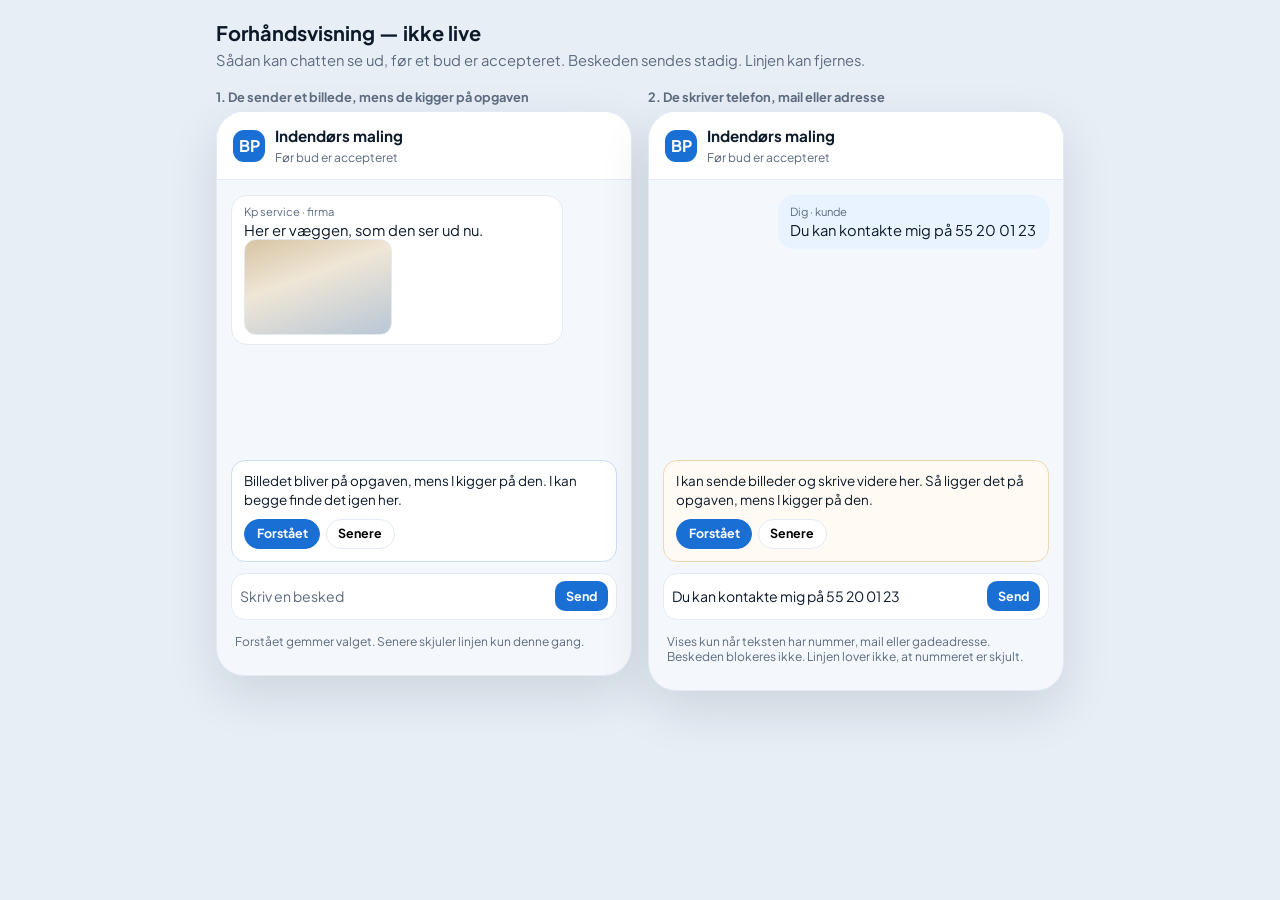
==== commit 86952099: "Ret teksten, når nogen skriver nummer eller adresse." ====
--- a/index.html
+++ b/index.html
@@ -180,7 +180,7 @@
           </div>
         </div>
         <div class="hint warn">
-          I kan blive her, mens I overvejer opgaven. Telefon og adresse deles, når kunden accepterer buddet.
+          I kan sende billeder og skrive videre her. Så ligger det på opgaven, mens I kigger på den.
           <div class="actions">
             <button class="primary" type="button">Forstået</button>
             <button type="button">Senere</button>
@@ -190,7 +190,7 @@
           <div class="field">Du kan kontakte mig på 55 20 01 23</div>
           <button class="send" type="button">Send</button>
         </div>
-        <p class="note">Vises kun når teksten har nummer, mail eller gadeadresse. Beskeden blokeres ikke.</p>
+        <p class="note">Vises kun når teksten har nummer, mail eller gadeadresse. Beskeden blokeres ikke. Linjen lover ikke, at nummeret er skjult.</p>
       </div>
     </section>
   </div>
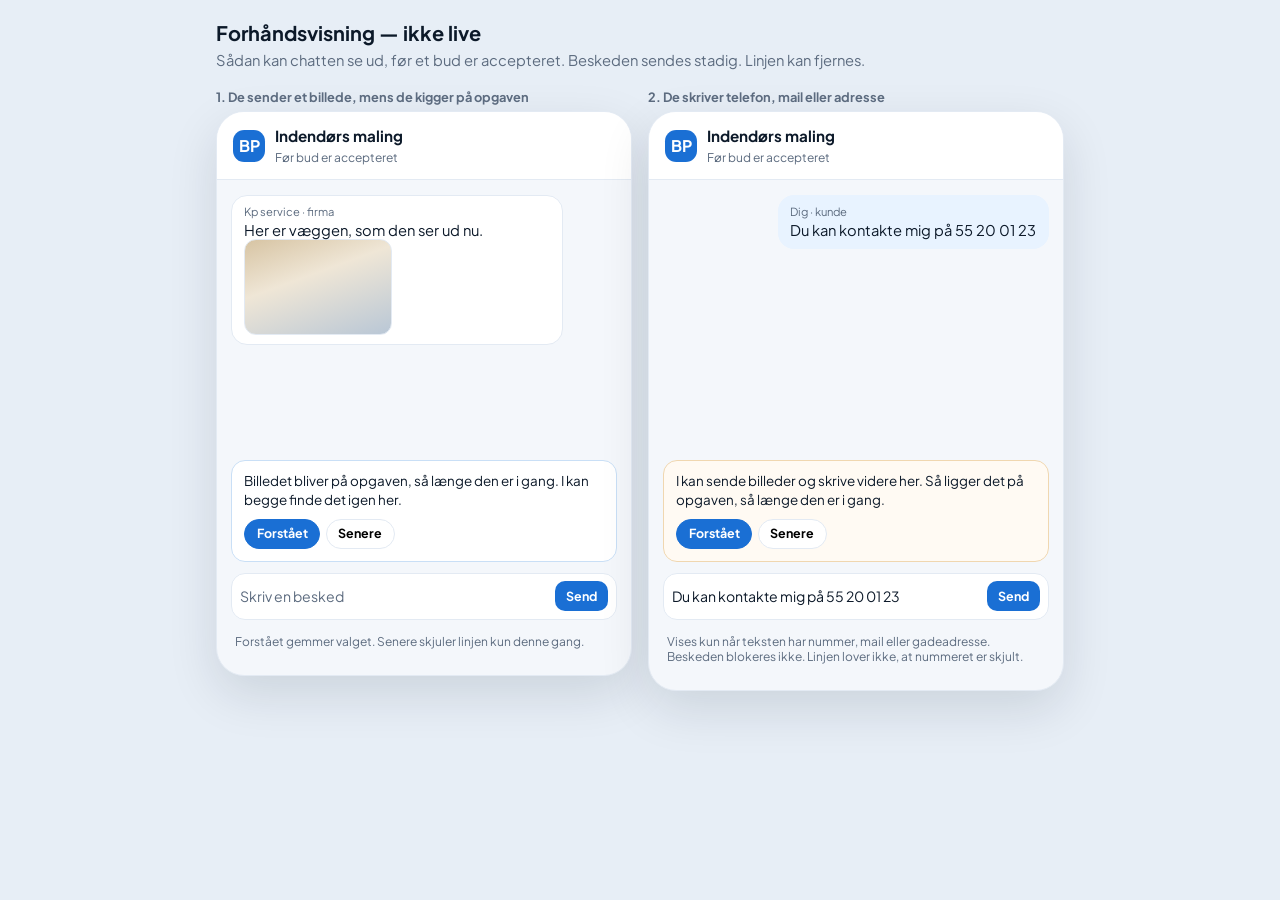
==== commit 165ed25b: "Samme formulering som live." ====
--- a/index.html
+++ b/index.html
@@ -150,7 +150,7 @@
           </div>
         </div>
         <div class="hint">
-          Billedet bliver på opgaven, mens I kigger på den. I kan begge finde det igen her.
+          Billedet bliver på opgaven, så længe den er i gang. I kan begge finde det igen her.
           <div class="actions">
             <button class="primary" type="button">Forstået</button>
             <button type="button">Senere</button>
@@ -180,7 +180,7 @@
           </div>
         </div>
         <div class="hint warn">
-          I kan sende billeder og skrive videre her. Så ligger det på opgaven, mens I kigger på den.
+          I kan sende billeder og skrive videre her. Så ligger det på opgaven, så længe den er i gang.
           <div class="actions">
             <button class="primary" type="button">Forstået</button>
             <button type="button">Senere</button>
